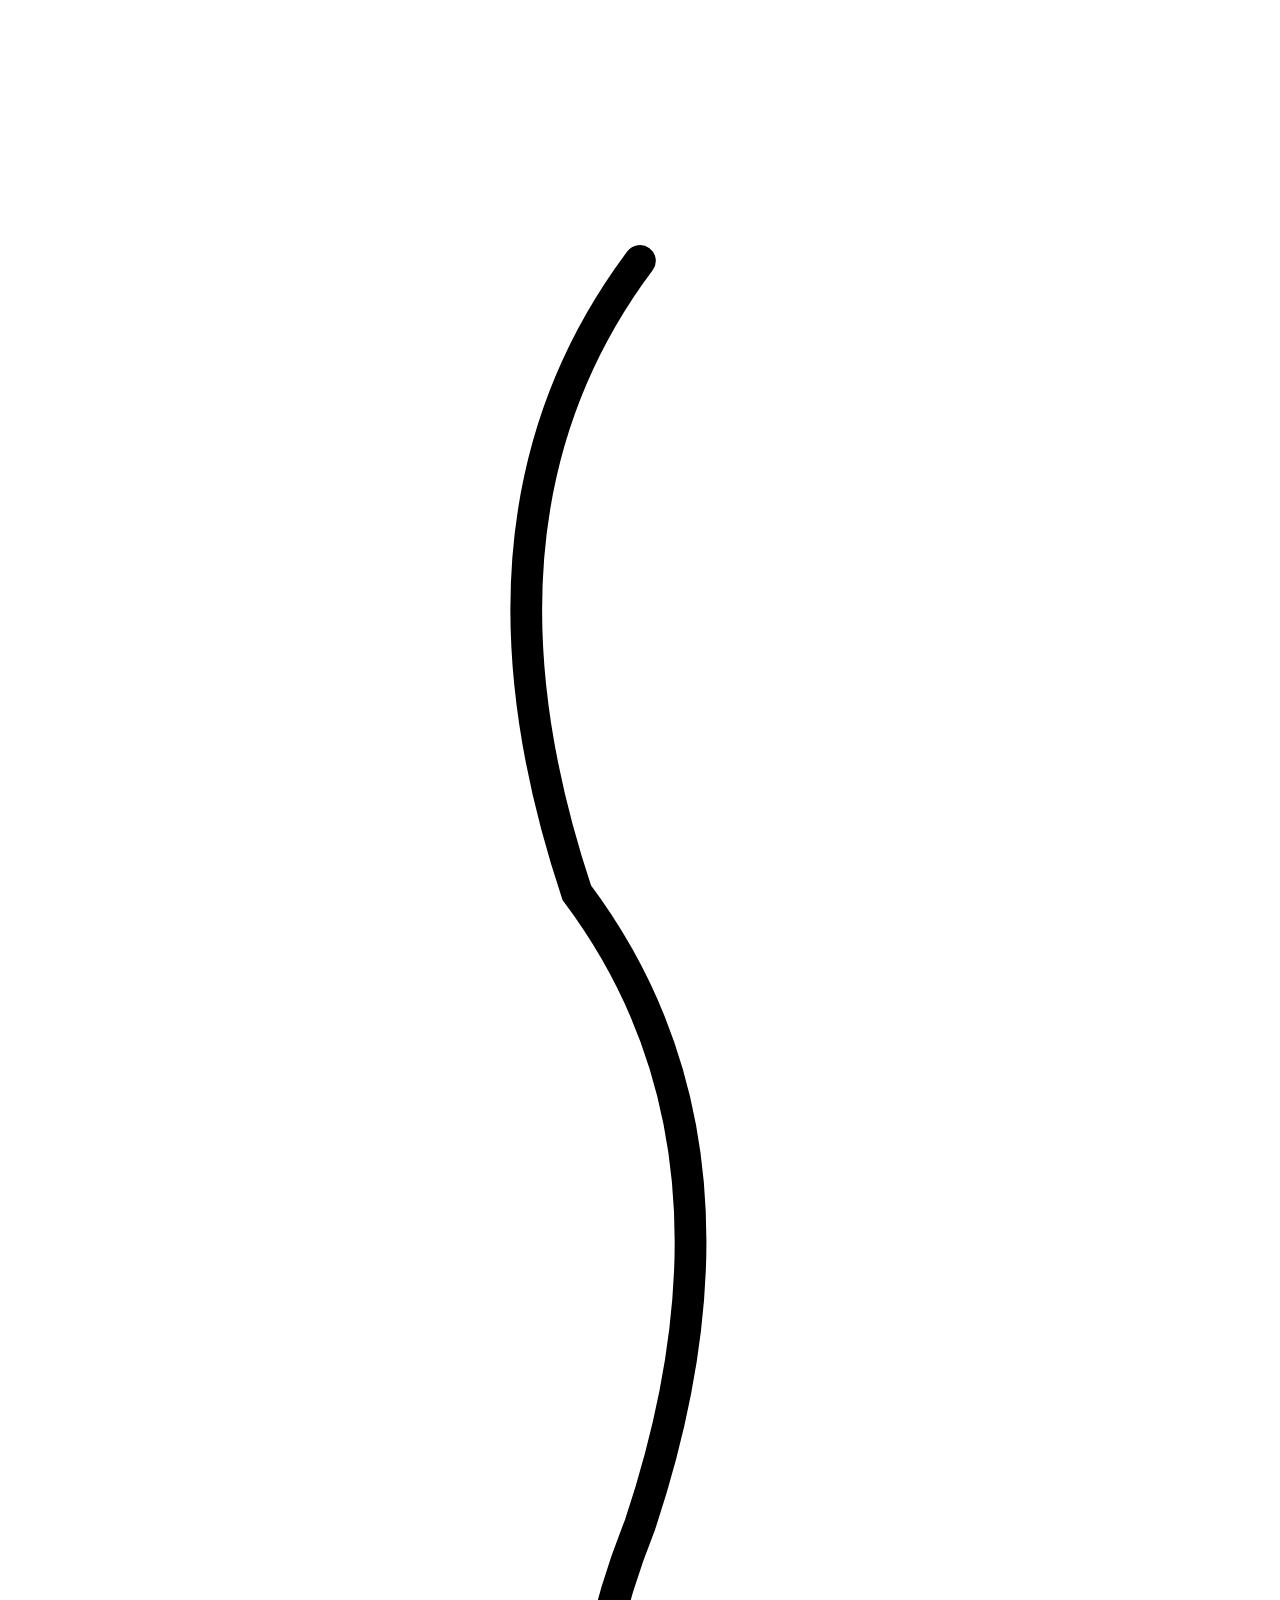
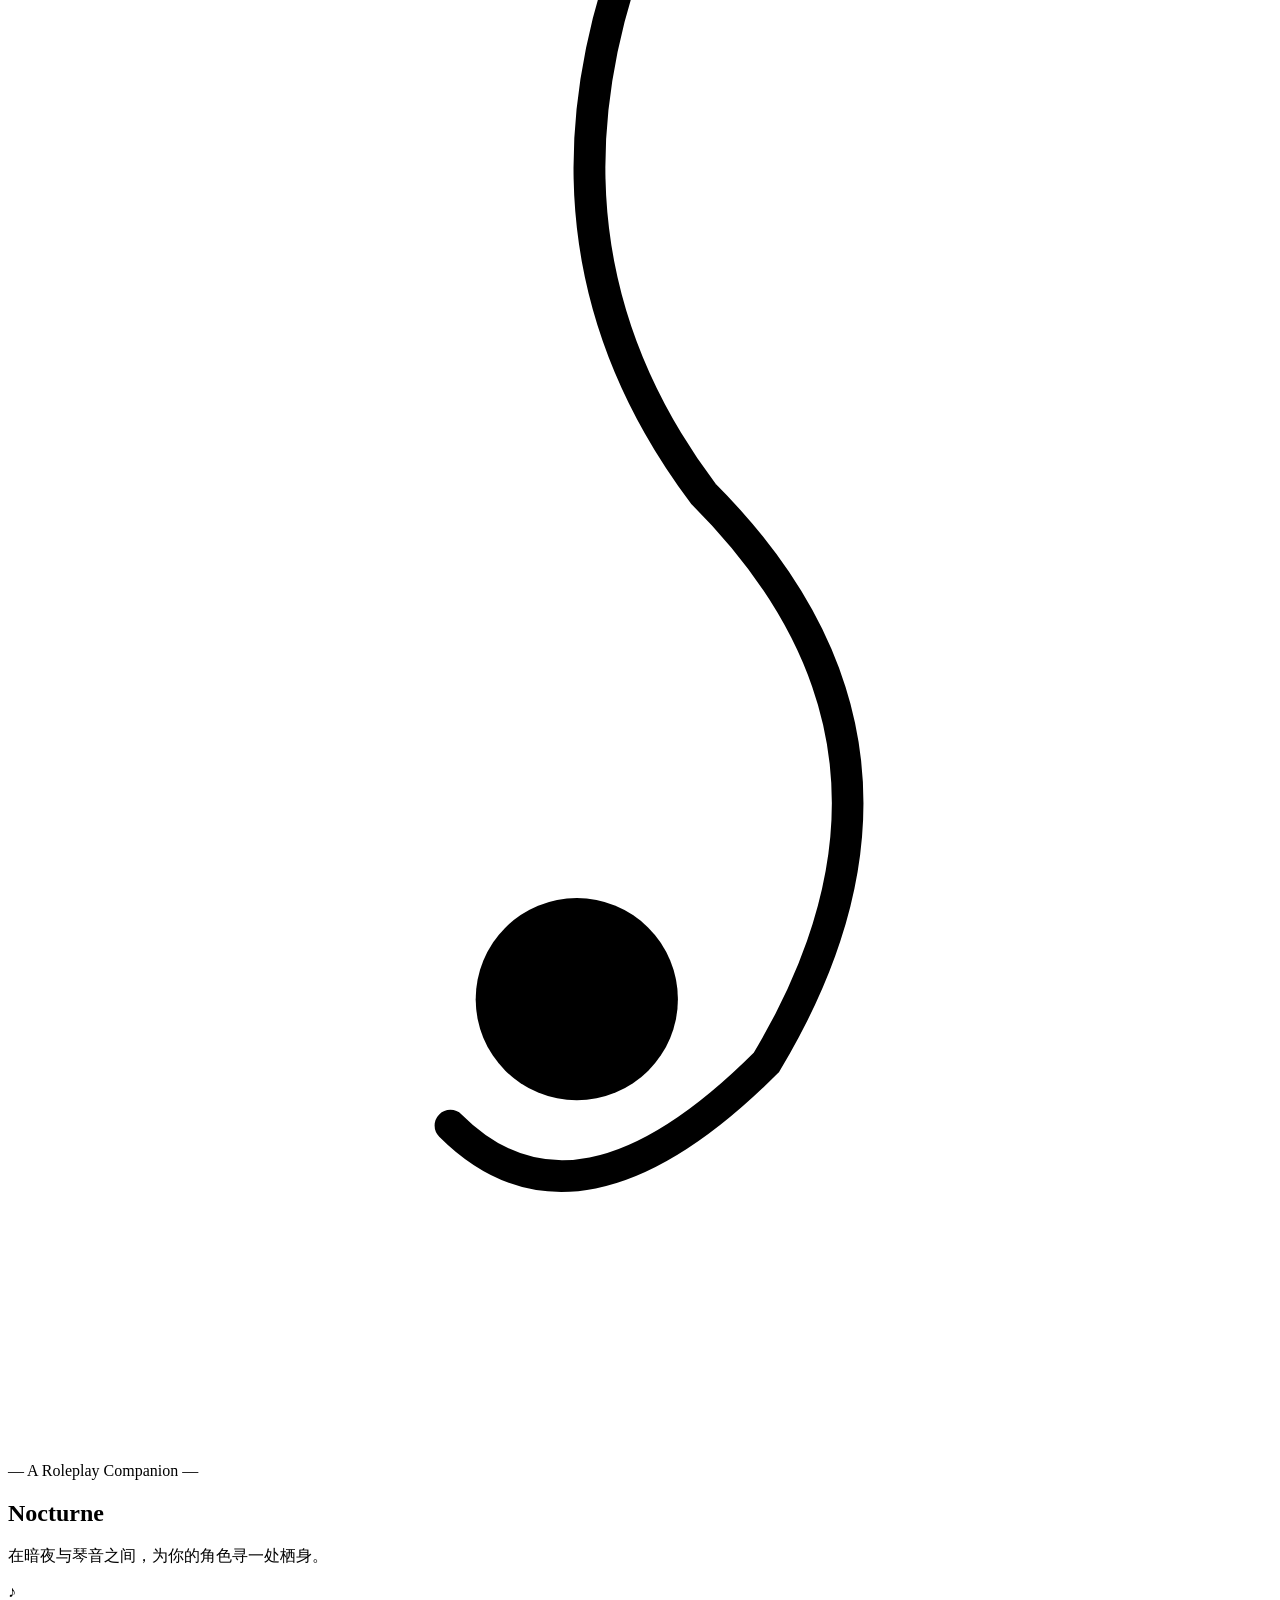
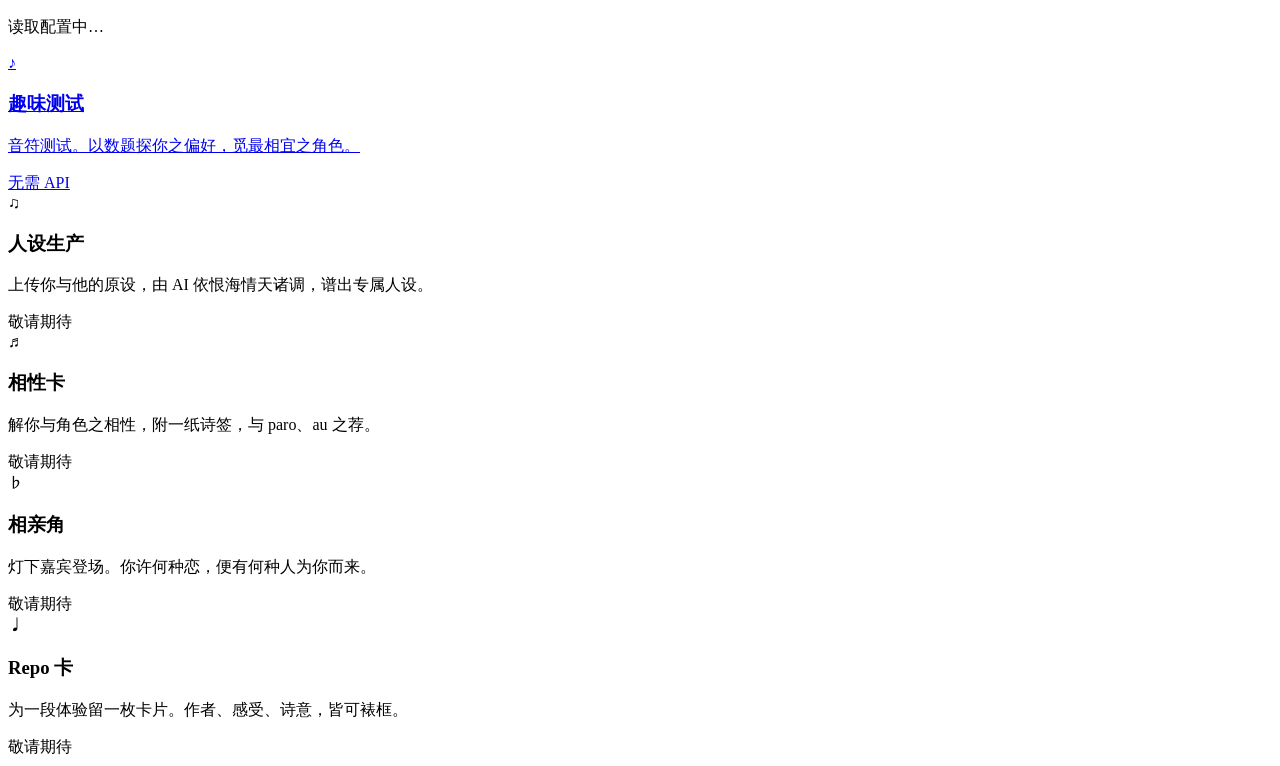
==== index.html @ abe536ad "Create index.html" ====
<!DOCTYPE html>
<html lang="zh-CN" data-theme="nocturne">
<head>
<meta charset="UTF-8">
<meta name="viewport" content="width=device-width, initial-scale=1.0">
<title>Nocturne · 夜曲</title>
<meta name="description" content="一处以音乐为名的角色扮演伴侣。">
<link rel="preconnect" href="https://fonts.googleapis.com">
<link rel="preconnect" href="https://fonts.gstatic.com" crossorigin>
<link href="https://fonts.googleapis.com/css2?family=Cinzel:wght@400;500;600&family=Cormorant+Garamond:ital,wght@0,300;0,400;0,500;0,600;1,300;1,400&family=Noto+Serif+SC:wght@300;400;500;600&display=swap" rel="stylesheet">
<link rel="stylesheet" href="assets/theme.css">
<link rel="stylesheet" href="assets/base.css">
</head>
<body>

<div data-include="assets/partials/header.html" data-base=""></div>

<main class="page">

  <section class="hero">
    <div class="hero-clef" aria-hidden="true">
      <svg viewBox="0 0 100 240" xmlns="http://www.w3.org/2000/svg">
        <path d="M50 20 Q35 40 45 70 Q60 90 50 120 Q40 145 55 165 Q75 185 60 210 Q45 225 35 215" 
              fill="none" stroke="currentColor" stroke-width="2.5" stroke-linecap="round"/>
        <circle cx="45" cy="205" r="8" fill="currentColor"/>
      </svg>
    </div>
    <p class="hero-eyebrow">— A Roleplay Companion —</p>
    <h1 class="hero-title">Nocturne</h1>
    <p class="hero-subtitle">在暗夜与琴音之间，为你的角色寻一处栖身。</p>
    <div class="hero-divider"><span>♪</span></div>
    <p id="apiStatus" class="hero-status">读取配置中…</p>
  </section>

  <section class="modules">
    <a class="module-card glass" href="modules/quiz/">
      <div class="module-note">♪</div>
      <h3 class="module-title">趣味测试</h3>
      <p class="module-desc">音符测试。以数题探你之偏好，觅最相宜之角色。</p>
      <span class="module-tag">无需 API</span>
    </a>

    <div class="module-card glass is-locked" aria-disabled="true">
      <div class="module-note">♫</div>
      <h3 class="module-title">人设生产</h3>
      <p class="module-desc">上传你与他的原设，由 AI 依恨海情天诸调，谱出专属人设。</p>
      <span class="module-tag">敬请期待</span>
    </div>

    <div class="module-card glass is-locked" aria-disabled="true">
      <div class="module-note">♬</div>
      <h3 class="module-title">相性卡</h3>
      <p class="module-desc">解你与角色之相性，附一纸诗签，与 paro、au 之荐。</p>
      <span class="module-tag">敬请期待</span>
    </div>

    <div class="module-card glass is-locked" aria-disabled="true">
      <div class="module-note">♭</div>
      <h3 class="module-title">相亲角</h3>
      <p class="module-desc">灯下嘉宾登场。你许何种恋，便有何种人为你而来。</p>
      <span class="module-tag">敬请期待</span>
    </div>

    <div class="module-card glass is-locked" aria-disabled="true">
      <div class="module-note">♩</div>
      <h3 class="module-title">Repo 卡</h3>
      <p class="module-desc">为一段体验留一枚卡片。作者、感受、诗意，皆可裱框。</p>
      <span class="module-tag">敬请期待</span>
    </div>
  </section>

</main>

<div data-include="assets/partials/footer.html" data-base=""></div>

<script src="assets/include.js"></script>
<script type="module">
  import { getConfig } from './assets/config.js';
  document.addEventListener('partials:ready', () => {
    const cfg = getConfig();
    const el = document.getElementById('apiStatus');
    if (cfg.baseUrl && cfg.apiKey && cfg.model) {
      el.innerHTML = `● 已连结 · <span class="mono">${cfg.model}</span>`;
      el.classList.add('is-ok');
    } else {
      el.innerHTML = '○ 尚未配置 API · <a href="settings.html">前往设置</a>';
    }
  });
</script>

</body>
</html>
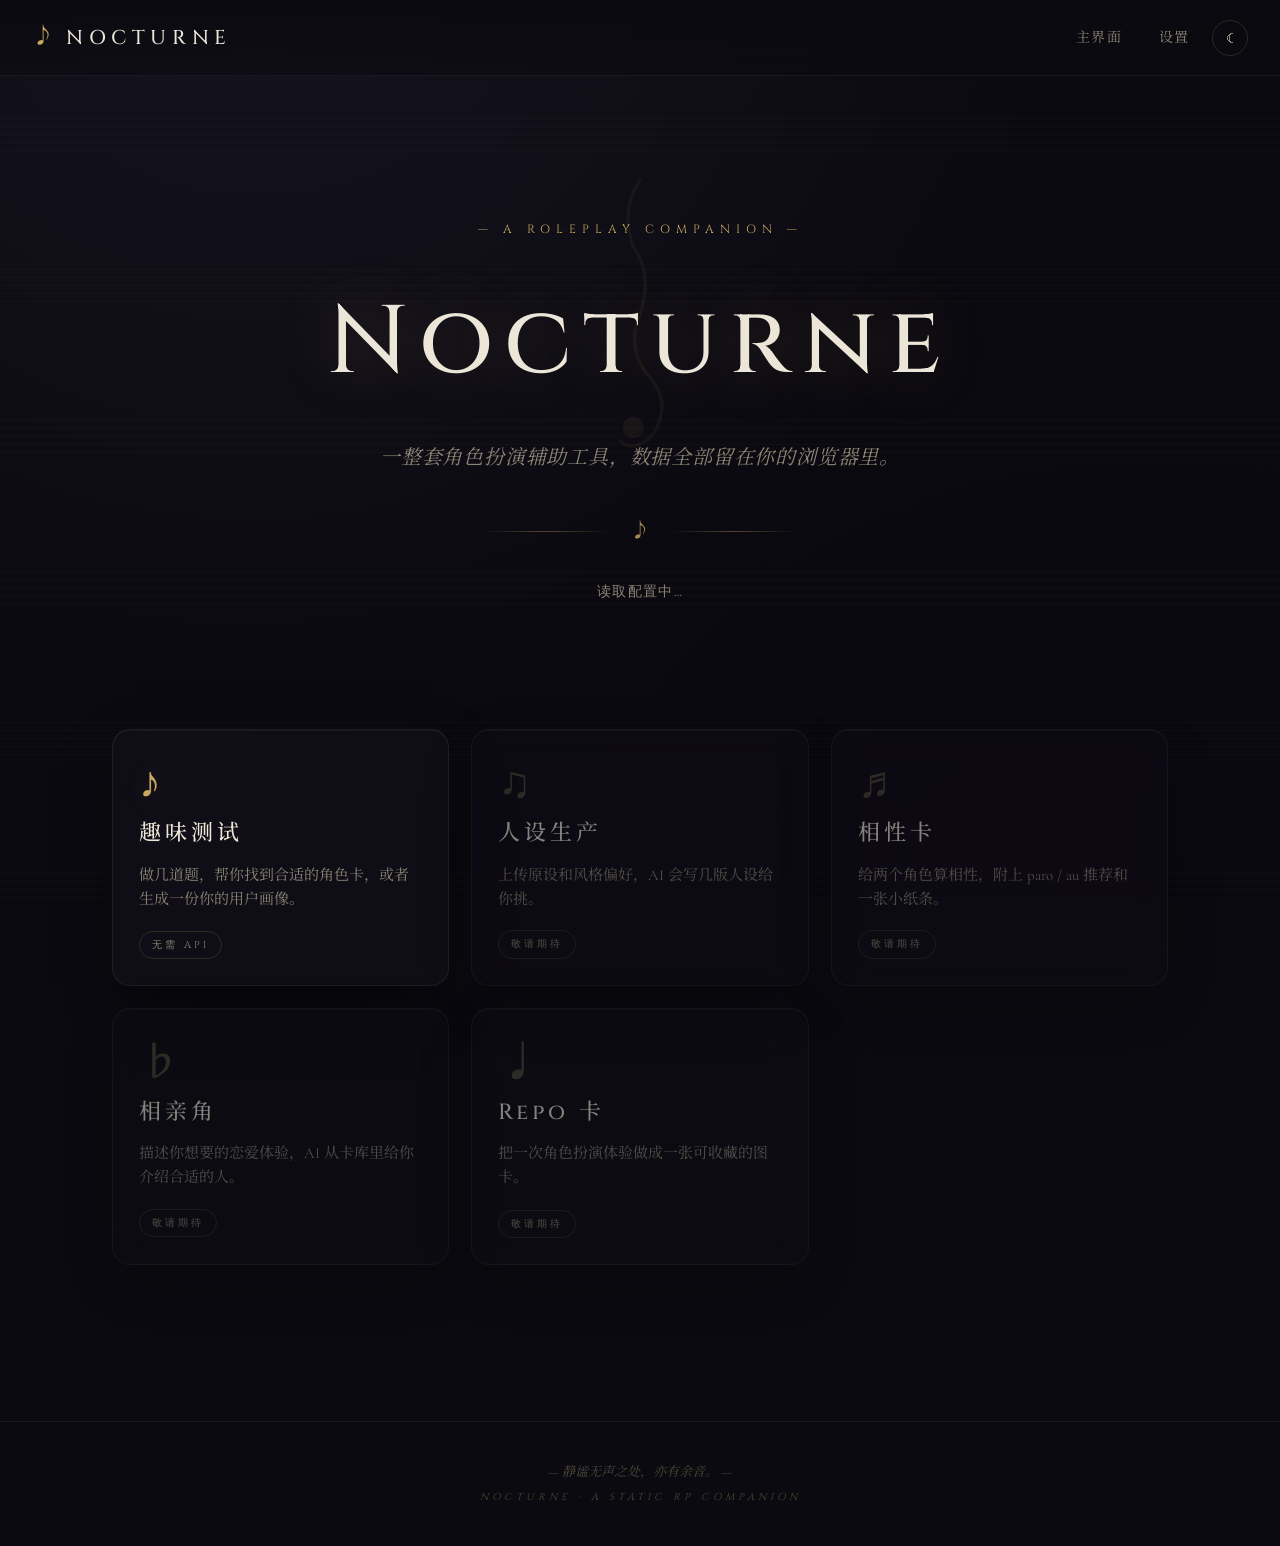
==== commit d1db4c53: "更新" ====
--- a/index.html
+++ b/index.html
@@ -4,7 +4,7 @@
 <meta charset="UTF-8">
 <meta name="viewport" content="width=device-width, initial-scale=1.0">
 <title>Nocturne · 夜曲</title>
-<meta name="description" content="一处以音乐为名的角色扮演伴侣。">
+<meta name="description" content="角色扮演辅助工具站，一切都在浏览器里进行。">
 <link rel="preconnect" href="https://fonts.googleapis.com">
 <link rel="preconnect" href="https://fonts.gstatic.com" crossorigin>
 <link href="https://fonts.googleapis.com/css2?family=Cinzel:wght@400;500;600&family=Cormorant+Garamond:ital,wght@0,300;0,400;0,500;0,600;1,300;1,400&family=Noto+Serif+SC:wght@300;400;500;600&display=swap" rel="stylesheet">
@@ -27,7 +27,7 @@
     </div>
     <p class="hero-eyebrow">— A Roleplay Companion —</p>
     <h1 class="hero-title">Nocturne</h1>
-    <p class="hero-subtitle">在暗夜与琴音之间，为你的角色寻一处栖身。</p>
+    <p class="hero-subtitle">一整套角色扮演辅助工具，数据全部留在你的浏览器里。</p>
     <div class="hero-divider"><span>♪</span></div>
     <p id="apiStatus" class="hero-status">读取配置中…</p>
   </section>
@@ -36,35 +36,35 @@
     <a class="module-card glass" href="modules/quiz/">
       <div class="module-note">♪</div>
       <h3 class="module-title">趣味测试</h3>
-      <p class="module-desc">音符测试。以数题探你之偏好，觅最相宜之角色。</p>
+      <p class="module-desc">做几道题，帮你找到合适的角色卡，或者生成一份你的用户画像。</p>
       <span class="module-tag">无需 API</span>
     </a>
 
     <div class="module-card glass is-locked" aria-disabled="true">
       <div class="module-note">♫</div>
       <h3 class="module-title">人设生产</h3>
-      <p class="module-desc">上传你与他的原设，由 AI 依恨海情天诸调，谱出专属人设。</p>
+      <p class="module-desc">上传原设和风格偏好，AI 会写几版人设给你挑。</p>
       <span class="module-tag">敬请期待</span>
     </div>
 
     <div class="module-card glass is-locked" aria-disabled="true">
       <div class="module-note">♬</div>
       <h3 class="module-title">相性卡</h3>
-      <p class="module-desc">解你与角色之相性，附一纸诗签，与 paro、au 之荐。</p>
+      <p class="module-desc">给两个角色算相性，附上 paro / au 推荐和一张小纸条。</p>
       <span class="module-tag">敬请期待</span>
     </div>
 
     <div class="module-card glass is-locked" aria-disabled="true">
       <div class="module-note">♭</div>
       <h3 class="module-title">相亲角</h3>
-      <p class="module-desc">灯下嘉宾登场。你许何种恋，便有何种人为你而来。</p>
+      <p class="module-desc">描述你想要的恋爱体验，AI 从卡库里给你介绍合适的人。</p>
       <span class="module-tag">敬请期待</span>
     </div>
 
     <div class="module-card glass is-locked" aria-disabled="true">
       <div class="module-note">♩</div>
       <h3 class="module-title">Repo 卡</h3>
-      <p class="module-desc">为一段体验留一枚卡片。作者、感受、诗意，皆可裱框。</p>
+      <p class="module-desc">把一次角色扮演体验做成一张可收藏的图卡。</p>
       <span class="module-tag">敬请期待</span>
     </div>
   </section>
@@ -80,7 +80,7 @@
     const cfg = getConfig();
     const el = document.getElementById('apiStatus');
     if (cfg.baseUrl && cfg.apiKey && cfg.model) {
-      el.innerHTML = `● 已连结 · <span class="mono">${cfg.model}</span>`;
+      el.innerHTML = `● 已连接 · <span class="mono">${cfg.model}</span>`;
       el.classList.add('is-ok');
     } else {
       el.innerHTML = '○ 尚未配置 API · <a href="settings.html">前往设置</a>';
@@ -90,3 +90,4 @@
 
 </body>
 </html>
+
--- a/assets/theme.css
+++ b/assets/theme.css
@@ -0,0 +1,74 @@
+/* ========== Nocturne · 夜曲（暗黑哥特，默认） ========== */
+:root,
+:root[data-theme="nocturne"] {
+  --bg:              #0b0a10;
+  --bg-radial-a:     #16131f;
+  --bg-radial-b:     #0a0810;
+  --bg-elevated:     #14131b;
+  --surface:         rgba(24, 22, 32, 0.55);
+
+  --text:            #ebe6d8;
+  --text-dim:        #8a8474;
+  --text-faint:      #4c4738;
+
+  --accent:          #c9a961;
+  --accent-hover:    #dbbf7b;
+  --accent-soft:     rgba(201, 169, 97, 0.12);
+  --accent-glow:     rgba(201, 169, 97, 0.28);
+
+  --border:          rgba(201, 169, 97, 0.18);
+  --border-strong:   rgba(201, 169, 97, 0.38);
+  --border-faint:    rgba(255, 255, 255, 0.06);
+
+  --glass-bg:        rgba(20, 18, 28, 0.5);
+  --glass-border:    rgba(255, 255, 255, 0.07);
+  --glass-blur:      18px;
+
+  --shadow:          0 20px 60px -20px rgba(0, 0, 0, 0.75);
+  --shadow-glow:     0 0 40px -8px var(--accent-glow);
+  --shadow-inset:    inset 0 1px 0 0 rgba(255, 255, 255, 0.04);
+
+  --danger:          #c96860;
+  --success:         #86a56d;
+
+  --staff-line:      rgba(201, 169, 97, 0.06);
+
+  color-scheme: dark;
+}
+
+/* ========== Aria · 咏叹（极简白） ========== */
+:root[data-theme="aria"] {
+  --bg:              #f4efe4;
+  --bg-radial-a:     #fbf6ea;
+  --bg-radial-b:     #ede6d6;
+  --bg-elevated:     #fefbf3;
+  --surface:         rgba(255, 253, 247, 0.7);
+
+  --text:            #26221c;
+  --text-dim:        #6a6255;
+  --text-faint:      #b8b0a0;
+
+  --accent:          #8a6a2d;
+  --accent-hover:    #6d5220;
+  --accent-soft:     rgba(138, 106, 45, 0.08);
+  --accent-glow:     rgba(138, 106, 45, 0.18);
+
+  --border:          rgba(138, 106, 45, 0.22);
+  --border-strong:   rgba(138, 106, 45, 0.42);
+  --border-faint:    rgba(0, 0, 0, 0.06);
+
+  --glass-bg:        rgba(255, 253, 247, 0.55);
+  --glass-border:    rgba(0, 0, 0, 0.05);
+  --glass-blur:      16px;
+
+  --shadow:          0 20px 60px -24px rgba(80, 60, 30, 0.18);
+  --shadow-glow:     0 0 30px -8px var(--accent-glow);
+  --shadow-inset:    inset 0 1px 0 0 rgba(255, 255, 255, 0.6);
+
+  --danger:          #a04844;
+  --success:         #5c7a4a;
+
+  --staff-line:      rgba(138, 106, 45, 0.09);
+
+  color-scheme: light;
+}
--- a/assets/base.css
+++ b/assets/base.css
@@ -0,0 +1,602 @@
+/* ==============================================================
+   Nocturne — base stylesheet
+   ============================================================== */
+
+*, *::before, *::after { box-sizing: border-box; }
+html, body { margin: 0; padding: 0; }
+
+html {
+  background: var(--bg);
+  color: var(--text);
+  font-family: 'Cormorant Garamond', 'Noto Serif SC', Georgia, 'Times New Roman', serif;
+  font-size: 17px;
+  line-height: 1.65;
+  -webkit-font-smoothing: antialiased;
+  -moz-osx-font-smoothing: grayscale;
+  transition: background-color .5s ease, color .3s ease;
+}
+
+body {
+  min-height: 100vh;
+  background:
+    radial-gradient(ellipse at 20% -10%, var(--bg-radial-a) 0%, transparent 55%),
+    radial-gradient(ellipse at 90% 100%, var(--bg-radial-b) 0%, transparent 60%),
+    var(--bg);
+  background-attachment: fixed;
+  position: relative;
+  overflow-x: hidden;
+}
+
+/* subtle staff-line background pattern */
+body::before {
+  content: "";
+  position: fixed;
+  inset: 0;
+  pointer-events: none;
+  background-image: repeating-linear-gradient(
+    to bottom,
+    transparent 0,
+    transparent 118px,
+    var(--staff-line) 118px,
+    var(--staff-line) 119px,
+    transparent 119px,
+    transparent 126px,
+    var(--staff-line) 126px,
+    var(--staff-line) 127px,
+    transparent 127px,
+    transparent 134px,
+    var(--staff-line) 134px,
+    var(--staff-line) 135px,
+    transparent 135px,
+    transparent 142px,
+    var(--staff-line) 142px,
+    var(--staff-line) 143px,
+    transparent 143px,
+    transparent 150px,
+    var(--staff-line) 150px,
+    var(--staff-line) 151px
+  );
+  opacity: .55;
+  z-index: 0;
+}
+
+::selection { background: var(--accent-glow); color: var(--text); }
+
+a { color: var(--accent); text-decoration: none; transition: color .2s; }
+a:hover { color: var(--accent-hover); }
+
+code, .mono {
+  font-family: 'JetBrains Mono', 'SF Mono', Consolas, monospace;
+  font-size: .92em;
+  color: var(--accent);
+}
+
+/* ============ Layout ============ */
+
+.page {
+  position: relative;
+  z-index: 1;
+  max-width: 1120px;
+  margin: 0 auto;
+  padding: 48px 32px 96px;
+}
+.page-narrow { max-width: 720px; }
+
+/* ============ Header ============ */
+
+.site-header {
+  position: sticky;
+  top: 0;
+  z-index: 50;
+  padding: 18px 32px;
+  display: flex;
+  align-items: center;
+  justify-content: space-between;
+  background: linear-gradient(to bottom,
+    color-mix(in srgb, var(--bg) 92%, transparent),
+    color-mix(in srgb, var(--bg) 55%, transparent));
+  backdrop-filter: blur(14px);
+  -webkit-backdrop-filter: blur(14px);
+  border-bottom: 1px solid var(--border-faint);
+}
+.site-brand {
+  font-family: 'Cinzel', 'Noto Serif SC', serif;
+  font-size: 20px;
+  font-weight: 500;
+  letter-spacing: .28em;
+  color: var(--text);
+  text-transform: uppercase;
+  display: flex;
+  align-items: center;
+  gap: 12px;
+}
+.site-brand::before {
+  content: "♪";
+  color: var(--accent);
+  font-size: 22px;
+  letter-spacing: 0;
+}
+.site-brand:hover { color: var(--accent); }
+
+.site-nav {
+  display: flex;
+  align-items: center;
+  gap: 8px;
+}
+.nav-link {
+  padding: 8px 14px;
+  font-size: 14px;
+  letter-spacing: .12em;
+  color: var(--text-dim);
+  border-radius: 999px;
+  transition: color .2s, background .2s;
+}
+.nav-link:hover { color: var(--accent); background: var(--accent-soft); }
+
+.theme-toggle {
+  width: 36px;
+  height: 36px;
+  border-radius: 999px;
+  border: 1px solid var(--border);
+  background: transparent;
+  color: var(--text-dim);
+  cursor: pointer;
+  font-size: 16px;
+  display: inline-flex;
+  align-items: center;
+  justify-content: center;
+  transition: all .25s ease;
+}
+.theme-toggle:hover {
+  color: var(--accent);
+  border-color: var(--accent);
+  transform: rotate(15deg);
+}
+
+/* ============ Hero ============ */
+
+.hero {
+  position: relative;
+  text-align: center;
+  padding: 96px 20px 72px;
+  overflow: hidden;
+}
+.hero-clef {
+  position: absolute;
+  top: 30px;
+  left: 50%;
+  transform: translateX(-50%);
+  width: 140px;
+  height: 320px;
+  color: var(--accent);
+  opacity: .06;
+  pointer-events: none;
+}
+.hero-clef svg { width: 100%; height: 100%; }
+
+.hero-eyebrow {
+  font-family: 'Cinzel', serif;
+  font-size: 12px;
+  letter-spacing: .5em;
+  color: var(--accent);
+  margin: 0 0 24px;
+  text-transform: uppercase;
+}
+.hero-title {
+  font-family: 'Cinzel', 'Noto Serif SC', serif;
+  font-weight: 500;
+  font-size: clamp(56px, 9vw, 96px);
+  letter-spacing: .12em;
+  margin: 0 0 20px;
+  color: var(--text);
+  text-shadow: 0 0 60px var(--accent-glow);
+}
+.hero-subtitle {
+  font-family: 'Cormorant Garamond', 'Noto Serif SC', serif;
+  font-style: italic;
+  font-size: 20px;
+  color: var(--text-dim);
+  margin: 0 auto 40px;
+  max-width: 540px;
+  letter-spacing: .04em;
+}
+.hero-divider {
+  display: flex;
+  align-items: center;
+  justify-content: center;
+  gap: 20px;
+  margin: 32px auto;
+  max-width: 320px;
+  color: var(--accent);
+}
+.hero-divider::before,
+.hero-divider::after {
+  content: "";
+  flex: 1;
+  height: 1px;
+  background: linear-gradient(to right, transparent, var(--border-strong), transparent);
+}
+.hero-divider span { font-size: 20px; opacity: .8; }
+.hero-divider.small { max-width: 180px; margin: 20px auto; }
+.hero-divider.small span { font-size: 14px; }
+
+.hero-status {
+  font-size: 14px;
+  letter-spacing: .1em;
+  color: var(--text-dim);
+  font-family: 'Cinzel', serif;
+}
+.hero-status.is-ok { color: var(--success); }
+
+/* ============ Module grid ============ */
+
+.modules {
+  display: grid;
+  grid-template-columns: repeat(auto-fit, minmax(260px, 1fr));
+  gap: 22px;
+  margin-top: 40px;
+}
+
+.module-card {
+  position: relative;
+  padding: 32px 26px 26px;
+  border-radius: 18px;
+  color: var(--text);
+  cursor: pointer;
+  overflow: hidden;
+  transition: transform .35s cubic-bezier(.2,.9,.3,1.2),
+              box-shadow .35s ease,
+              border-color .35s ease;
+  display: flex;
+  flex-direction: column;
+  min-height: 220px;
+}
+.module-card::after {
+  content: "";
+  position: absolute;
+  inset: 0;
+  background: radial-gradient(circle at 80% 0%, var(--accent-soft), transparent 55%);
+  opacity: 0;
+  transition: opacity .4s ease;
+  pointer-events: none;
+}
+.module-card:hover:not(.is-locked) {
+  transform: translateY(-4px);
+  border-color: var(--border-strong);
+  box-shadow: var(--shadow), var(--shadow-glow);
+}
+.module-card:hover:not(.is-locked)::after { opacity: 1; }
+
+.module-note {
+  font-family: 'Cinzel', serif;
+  font-size: 44px;
+  color: var(--accent);
+  margin-bottom: 10px;
+  line-height: 1;
+  text-shadow: 0 0 24px var(--accent-glow);
+}
+.module-title {
+  font-family: 'Cinzel', 'Noto Serif SC', serif;
+  font-weight: 500;
+  font-size: 22px;
+  letter-spacing: .18em;
+  margin: 0 0 10px;
+  color: var(--text);
+}
+.module-desc {
+  font-size: 15px;
+  line-height: 1.6;
+  color: var(--text-dim);
+  margin: 0 0 auto;
+  padding-bottom: 20px;
+  font-family: 'Cormorant Garamond', 'Noto Serif SC', serif;
+}
+.module-tag {
+  align-self: flex-start;
+  font-family: 'Cinzel', serif;
+  font-size: 10px;
+  letter-spacing: .3em;
+  padding: 5px 12px;
+  border-radius: 999px;
+  border: 1px solid var(--border);
+  color: var(--text-dim);
+  text-transform: uppercase;
+}
+.module-card:hover:not(.is-locked) .module-tag {
+  border-color: var(--accent);
+  color: var(--accent);
+}
+.module-card.is-locked {
+  cursor: not-allowed;
+  opacity: .55;
+}
+.module-card.is-locked .module-note { color: var(--text-faint); text-shadow: none; }
+
+/* ============ Glass ============ */
+
+.glass {
+  background: var(--glass-bg);
+  border: 1px solid var(--glass-border);
+  backdrop-filter: blur(var(--glass-blur)) saturate(1.1);
+  -webkit-backdrop-filter: blur(var(--glass-blur)) saturate(1.1);
+  box-shadow: var(--shadow), var(--shadow-inset);
+}
+
+/* ============ Sections & Panels ============ */
+
+.section-head {
+  text-align: center;
+  padding: 40px 0 28px;
+}
+.section-eyebrow {
+  font-family: 'Cinzel', serif;
+  font-size: 11px;
+  letter-spacing: .5em;
+  color: var(--accent);
+  text-transform: uppercase;
+  margin: 0 0 12px;
+}
+.section-title {
+  font-family: 'Cinzel', 'Noto Serif SC', serif;
+  font-weight: 500;
+  font-size: 42px;
+  letter-spacing: .16em;
+  margin: 0;
+  color: var(--text);
+}
+
+.panel {
+  padding: 32px 32px 28px;
+  border-radius: 18px;
+  margin-bottom: 22px;
+}
+.panel-quiet {
+  background: transparent;
+  border: 1px dashed var(--border);
+  box-shadow: none;
+  backdrop-filter: none;
+}
+.panel-title {
+  font-family: 'Cinzel', 'Noto Serif SC', serif;
+  font-weight: 500;
+  font-size: 18px;
+  letter-spacing: .22em;
+  margin: 0 0 6px;
+  color: var(--text);
+  text-transform: uppercase;
+}
+.panel-hint {
+  color: var(--text-dim);
+  font-size: 15px;
+  margin: 0 0 24px;
+  font-style: italic;
+}
+.panel-actions {
+  display: flex;
+  align-items: center;
+  gap: 12px;
+  margin-top: 24px;
+  flex-wrap: wrap;
+}
+
+/* ============ Form ============ */
+
+.field { display: block; margin-bottom: 22px; }
+.field-row {
+  display: flex;
+  align-items: center;
+  justify-content: space-between;
+  margin-bottom: 8px;
+}
+.field-label {
+  display: block;
+  font-family: 'Cinzel', 'Noto Serif SC', serif;
+  font-size: 12px;
+  letter-spacing: .3em;
+  color: var(--text-dim);
+  text-transform: uppercase;
+  margin-bottom: 8px;
+}
+.field-hint {
+  display: block;
+  font-size: 13px;
+  color: var(--text-faint);
+  margin-top: 6px;
+  font-style: italic;
+}
+.field-fallback { margin-top: 12px; }
+
+.input {
+  width: 100%;
+  padding: 12px 16px;
+  background: color-mix(in srgb, var(--bg-elevated) 60%, transparent);
+  border: 1px solid var(--border);
+  border-radius: 10px;
+  color: var(--text);
+  font-family: inherit;
+  font-size: 16px;
+  transition: border-color .2s, box-shadow .2s, background .2s;
+  outline: none;
+}
+.input:focus {
+  border-color: var(--accent);
+  box-shadow: 0 0 0 3px var(--accent-soft);
+  background: color-mix(in srgb, var(--bg-elevated) 80%, transparent);
+}
+.input::placeholder { color: var(--text-faint); }
+select.input {
+  appearance: none;
+  -webkit-appearance: none;
+  background-image: url("data:image/svg+xml;utf8,<svg xmlns='http://www.w3.org/2000/svg' width='12' height='8' viewBox='0 0 12 8'><path d='M1 1l5 5 5-5' fill='none' stroke='%23c9a961' stroke-width='1.6' stroke-linecap='round'/></svg>");
+  background-repeat: no-repeat;
+  background-position: right 16px center;
+  padding-right: 40px;
+}
+select.input:disabled { opacity: .5; cursor: not-allowed; }
+
+.input-with-btn {
+  position: relative;
+  display: flex;
+  align-items: center;
+}
+.input-with-btn .input { padding-right: 48px; }
+.input-with-btn .btn-ghost {
+  position: absolute;
+  right: 6px;
+  top: 50%;
+  transform: translateY(-50%);
+  width: 36px;
+  height: 36px;
+  padding: 0;
+  border: none;
+  background: transparent;
+}
+
+/* ============ Buttons ============ */
+
+.btn-primary,
+.btn-ghost,
+.btn-subtle {
+  display: inline-flex;
+  align-items: center;
+  gap: 8px;
+  padding: 10px 22px;
+  border-radius: 10px;
+  font-family: 'Cinzel', 'Noto Serif SC', serif;
+  font-size: 13px;
+  letter-spacing: .22em;
+  text-transform: uppercase;
+  cursor: pointer;
+  transition: all .25s ease;
+  border: 1px solid transparent;
+}
+.btn-primary {
+  background: var(--accent);
+  color: #0b0a10;
+  font-weight: 500;
+  border-color: var(--accent);
+  box-shadow: 0 6px 24px -8px var(--accent-glow);
+}
+.btn-primary:hover {
+  background: var(--accent-hover);
+  transform: translateY(-1px);
+  box-shadow: 0 10px 28px -8px var(--accent-glow);
+}
+.btn-primary:disabled { opacity: .5; cursor: not-allowed; transform: none; }
+
+.btn-ghost {
+  background: transparent;
+  color: var(--text-dim);
+  border-color: var(--border);
+}
+.btn-ghost:hover {
+  color: var(--accent);
+  border-color: var(--accent);
+  background: var(--accent-soft);
+}
+
+.btn-subtle {
+  background: var(--accent-soft);
+  color: var(--accent);
+  border-color: var(--border);
+  padding: 6px 14px;
+  font-size: 11px;
+}
+.btn-subtle:hover {
+  background: var(--accent);
+  color: var(--bg);
+  border-color: var(--accent);
+}
+.btn-subtle:disabled { opacity: .5; cursor: not-allowed; }
+.btn-icon { display: inline-block; font-size: 14px; }
+.btn-icon.spin { animation: spin 1s linear infinite; }
+@keyframes spin { to { transform: rotate(360deg); } }
+
+/* ============ Save msg ============ */
+
+.save-msg {
+  font-size: 14px;
+  font-style: italic;
+  color: var(--text-dim);
+  transition: color .2s;
+}
+.save-msg.is-ok { color: var(--success); }
+.save-msg.is-err { color: var(--danger); }
+
+/* ============ Theme picker ============ */
+
+.theme-picker {
+  display: flex;
+  gap: 16px;
+  flex-wrap: wrap;
+}
+.theme-swatch {
+  display: flex;
+  align-items: center;
+  gap: 14px;
+  padding: 14px 20px;
+  border-radius: 12px;
+  background: transparent;
+  border: 1px solid var(--border);
+  cursor: pointer;
+  transition: all .25s ease;
+  color: var(--text-dim);
+  font-family: 'Cinzel', 'Noto Serif SC', serif;
+  font-size: 13px;
+  letter-spacing: .18em;
+}
+.theme-swatch:hover { border-color: var(--accent); color: var(--accent); }
+.theme-swatch.is-active {
+  border-color: var(--accent);
+  background: var(--accent-soft);
+  color: var(--accent);
+}
+.swatch {
+  width: 42px;
+  height: 42px;
+  border-radius: 50%;
+  border: 1px solid var(--border);
+  box-shadow: inset 0 2px 6px rgba(0,0,0,.2);
+}
+.swatch-nocturne {
+  background: radial-gradient(circle at 30% 30%, #2a2440 0%, #0b0a10 70%);
+  border-color: #c9a961;
+}
+.swatch-aria {
+  background: radial-gradient(circle at 30% 30%, #ffffff 0%, #ede6d6 70%);
+  border-color: #8a6a2d;
+}
+
+/* ============ Footer ============ */
+
+.site-footer {
+  position: relative;
+  z-index: 1;
+  text-align: center;
+  padding: 40px 20px;
+  color: var(--text-faint);
+  font-size: 13px;
+  font-style: italic;
+  border-top: 1px solid var(--border-faint);
+  margin-top: 60px;
+}
+.site-footer .foot-note {
+  font-family: 'Cinzel', serif;
+  font-size: 10px;
+  letter-spacing: .4em;
+  text-transform: uppercase;
+  margin-top: 6px;
+  color: var(--text-faint);
+}
+
+/* ============ Responsive ============ */
+
+@media (max-width: 640px) {
+  .page { padding: 32px 20px 64px; }
+  .hero { padding: 60px 12px 48px; }
+  .site-header { padding: 14px 20px; }
+  .site-brand { font-size: 16px; letter-spacing: .22em; }
+  .nav-link { padding: 6px 10px; font-size: 12px; }
+  .panel { padding: 24px 22px; }
+  .section-title { font-size: 32px; }
+}
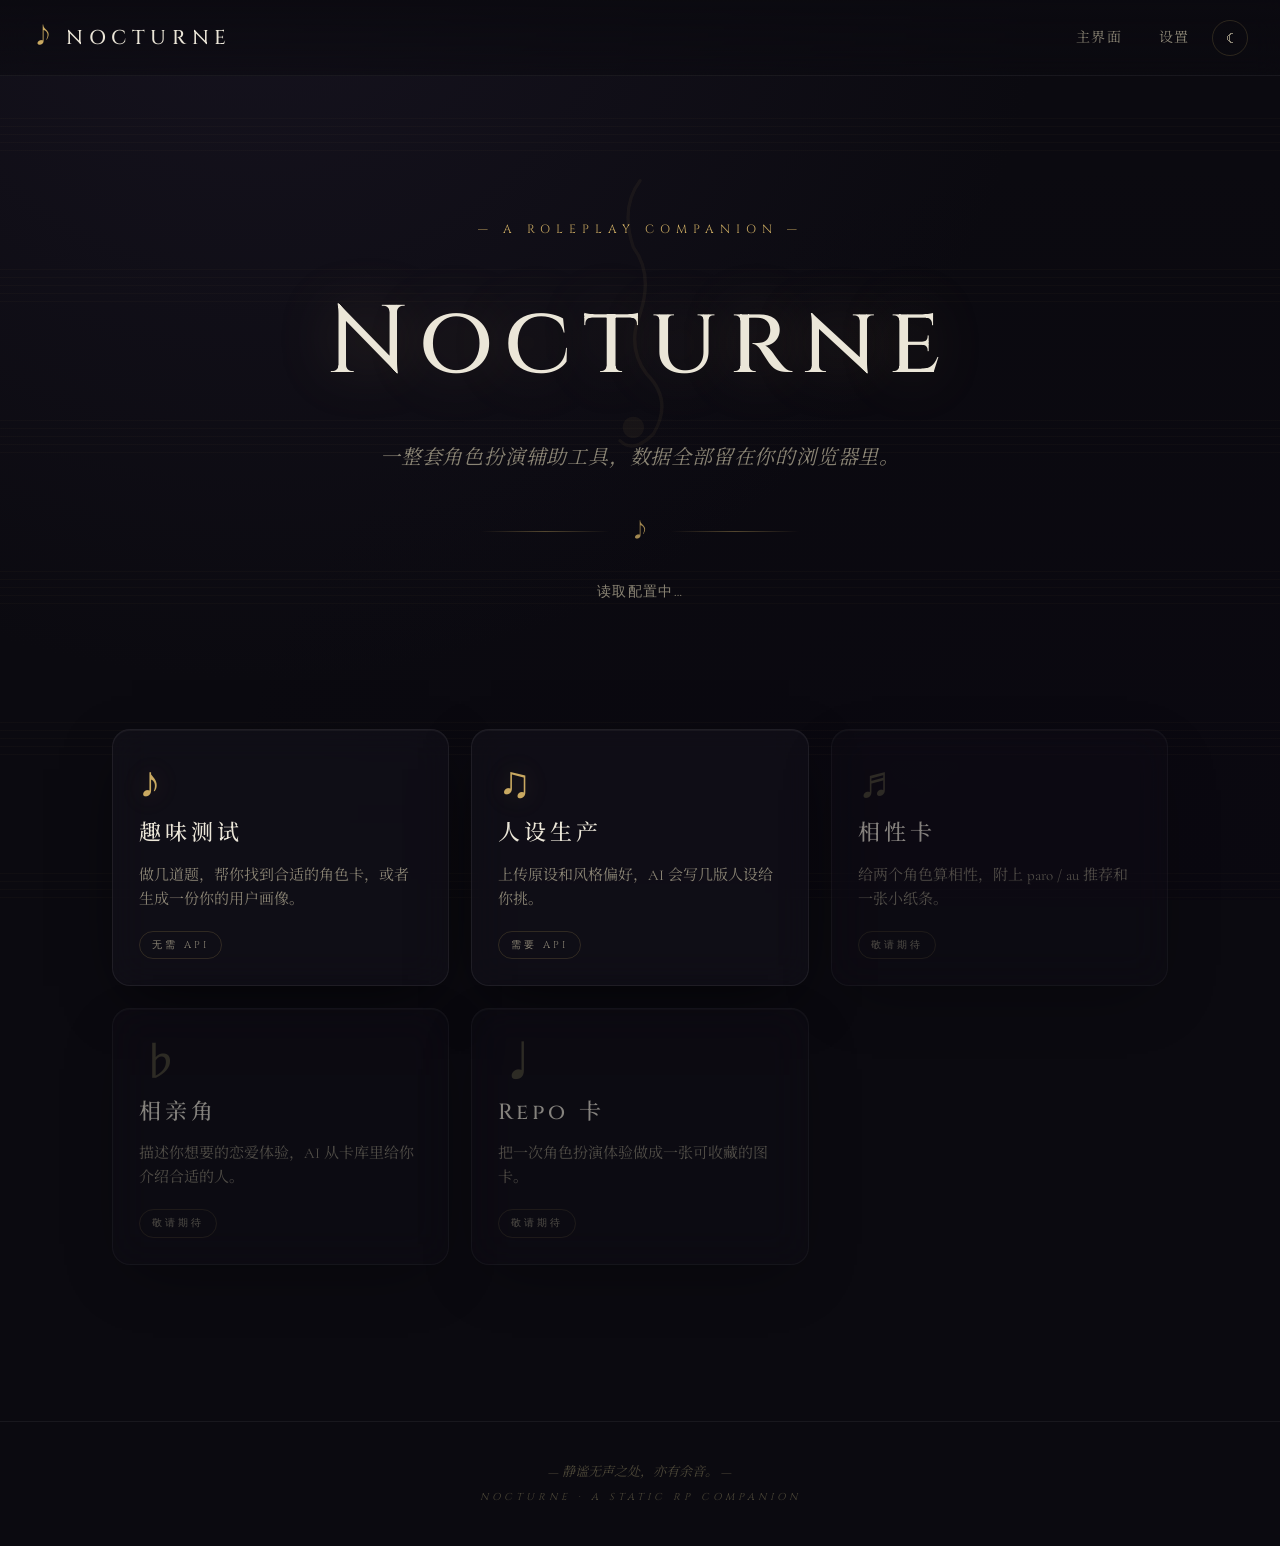
==== commit 2b26e537: "更新人" ====
--- a/index.html
+++ b/index.html
@@ -40,12 +40,14 @@
       <span class="module-tag">无需 API</span>
     </a>
 
-    <div class="module-card glass is-locked" aria-disabled="true">
+    <a class="module-card glass" href="modules/persona/index.html">
       <div class="module-note">♫</div>
       <h3 class="module-title">人设生产</h3>
       <p class="module-desc">上传原设和风格偏好，AI 会写几版人设给你挑。</p>
-      <span class="module-tag">敬请期待</span>
-    </div>
+      <span class="module-tag">需要 API</span>
+    </a>
+
+
 
     <div class="module-card glass is-locked" aria-disabled="true">
       <div class="module-note">♬</div>
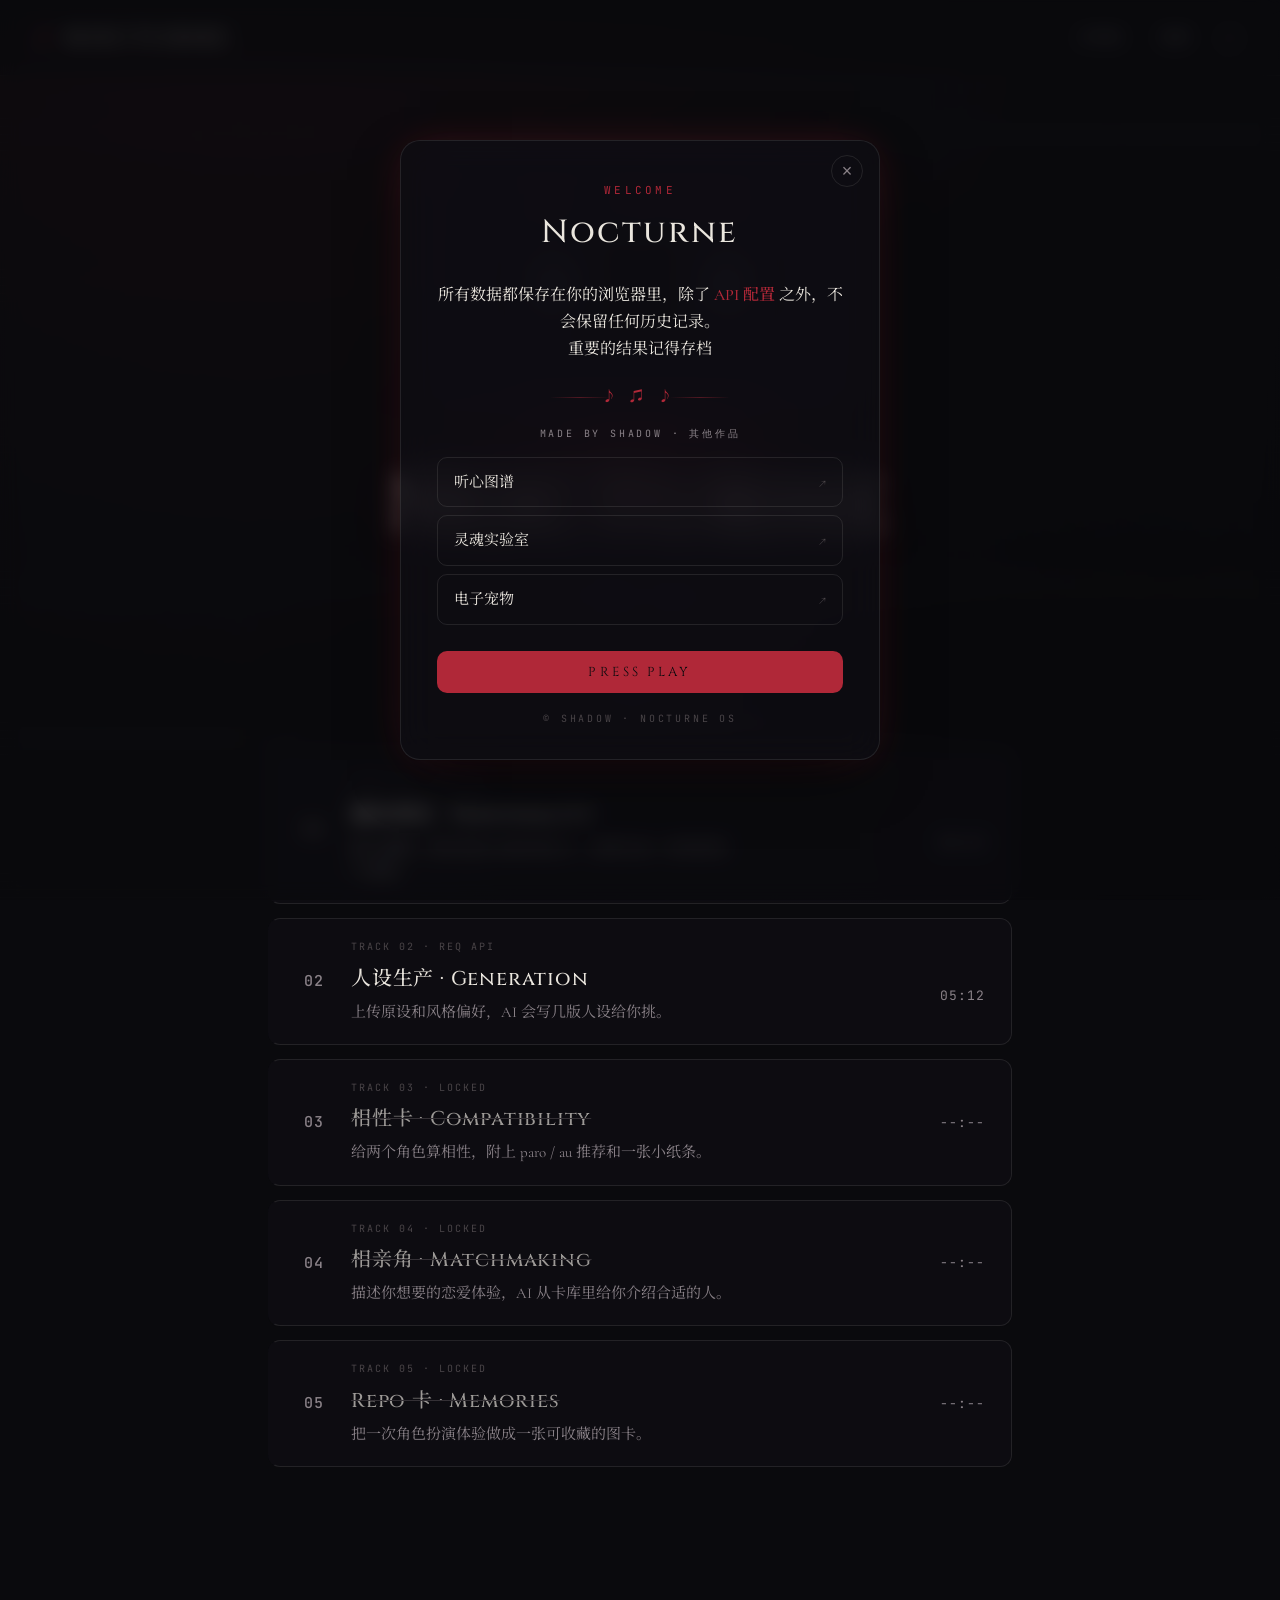
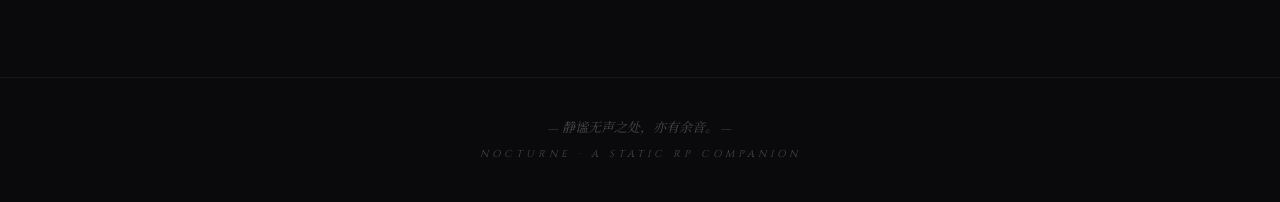
==== commit 32d7522d: "更新" ====
--- a/index.html
+++ b/index.html
@@ -7,80 +7,722 @@
 <meta name="description" content="角色扮演辅助工具站，一切都在浏览器里进行。">
 <link rel="preconnect" href="https://fonts.googleapis.com">
 <link rel="preconnect" href="https://fonts.gstatic.com" crossorigin>
-<link href="https://fonts.googleapis.com/css2?family=Cinzel:wght@400;500;600&family=Cormorant+Garamond:ital,wght@0,300;0,400;0,500;0,600;1,300;1,400&family=Noto+Serif+SC:wght@300;400;500;600&display=swap" rel="stylesheet">
+<link href="https://fonts.googleapis.com/css2?family=Cinzel:wght@400;500;600;700&family=Cormorant+Garamond:ital,wght@0,300;0,400;0,500;0,600;1,300;1,400&family=Noto+Serif+SC:wght@300;400;500;600&family=JetBrains+Mono:wght@400;500&display=swap" rel="stylesheet">
 <link rel="stylesheet" href="assets/theme.css">
 <link rel="stylesheet" href="assets/base.css">
+<style>
+  /* ============================================================
+     index.html · 磁带主界面（仅本页作用域，不影响其他模块）
+     ============================================================ */
+
+  /* index 专属：磁带元件配色（跟随主题变量派生） */
+  :root,
+  :root[data-theme="nocturne"] {
+    --home-cassette-body:   #131319;
+    --home-cassette-label:  #0d0c12;
+    --home-cassette-window: #050507;
+    --home-cassette-reel:   #2a2830;
+    --home-track-bg:        rgba(18, 16, 22, 0.55);
+    --home-flashlight:      rgba(176, 40, 56, 0.14);
+    --home-noise-blend:     overlay;
+    --home-noise-opacity:   0.22;
+  }
+  :root[data-theme="aria"] {
+    --home-cassette-body:   #e6e6e2;
+    --home-cassette-label:  #f2f2ee;
+    --home-cassette-window: #c8c8c4;
+    --home-cassette-reel:   #9a9aa2;
+    --home-track-bg:        rgba(255, 255, 255, 0.55);
+    --home-flashlight:      rgba(107, 118, 132, 0.18);
+    --home-noise-blend:     multiply;
+    --home-noise-opacity:   0.08;
+  }
+
+  /* 全局噪点层，只在首页启用 */
+  body.home::after {
+    content: "";
+    position: fixed; inset: 0;
+    pointer-events: none; z-index: 4;
+    opacity: var(--home-noise-opacity);
+    mix-blend-mode: var(--home-noise-blend);
+    background-image: url("data:image/svg+xml,%3Csvg viewBox='0 0 200 200' xmlns='http://www.w3.org/2000/svg'%3E%3Cfilter id='n'%3E%3CfeTurbulence type='fractalNoise' baseFrequency='0.85' numOctaves='3' stitchTiles='stitch'/%3E%3C/filter%3E%3Crect width='100%25' height='100%25' filter='url(%23n)'/%3E%3C/svg%3E");
+  }
+
+  /* ============ 磁带舞台 ============ */
+  .home-stage {
+    position: relative;
+    display: flex;
+    flex-direction: column;
+    align-items: center;
+    padding: 24px 0 48px;
+  }
+
+  .home-ambient {
+    position: absolute;
+    top: 45%; left: 50%;
+    width: 460px; height: 320px;
+    transform: translate(-50%, -50%);
+    border-radius: 50%;
+    background: radial-gradient(ellipse, var(--accent-glow) 0%, transparent 70%);
+    animation: home-breathe 4.5s infinite alternate ease-in-out;
+    z-index: 0;
+    pointer-events: none;
+  }
+  @keyframes home-breathe {
+    0%   { transform: translate(-50%, -50%) scale(0.9); opacity: 0.45; }
+    100% { transform: translate(-50%, -50%) scale(1.1); opacity: 1; }
+  }
+
+  .home-cassette {
+    position: relative;
+    width: min(420px, 92vw);
+    height: 260px;
+    background: var(--home-cassette-body);
+    border-radius: 18px;
+    border: 1px solid var(--border);
+    box-shadow:
+      0 32px 64px -20px rgba(0, 0, 0, 0.65),
+      inset 0 2px 0 rgba(255, 255, 255, 0.04),
+      inset 0 -20px 40px rgba(0, 0, 0, 0.25);
+    padding: 22px;
+    z-index: 1;
+  }
+
+  .home-cassette-label {
+    width: 100%; height: 100%;
+    background: var(--home-cassette-label);
+    border-radius: 10px;
+    border: 1px solid var(--border-faint);
+    display: flex;
+    flex-direction: column;
+    align-items: center;
+    justify-content: center;
+    position: relative;
+    overflow: hidden;
+  }
+
+  .home-label-strip {
+    position: absolute;
+    top: 22px; left: 0; right: 0;
+    text-align: center;
+    border-top: 1px solid var(--border-faint);
+    border-bottom: 1px solid var(--border-faint);
+    padding: 5px 0;
+    font-family: 'JetBrains Mono', 'SF Mono', monospace;
+    font-size: 11px;
+    letter-spacing: 0.25em;
+    color: var(--accent);
+    text-transform: uppercase;
+  }
+
+  .home-cassette-window {
+    width: min(280px, 78%); height: 92px;
+    background: var(--home-cassette-window);
+    border-radius: 46px;
+    border: 1px solid var(--border);
+    display: flex;
+    justify-content: space-between;
+    align-items: center;
+    padding: 0 22px;
+    position: relative;
+    box-shadow: inset 0 0 24px rgba(0, 0, 0, 0.7);
+    margin-top: 10px;
+  }
+
+  .home-reel {
+    width: 62px; height: 62px;
+    border-radius: 50%;
+    background: var(--home-cassette-reel);
+    position: relative;
+    display: flex; align-items: center; justify-content: center;
+    animation: home-spin 5s linear infinite;
+    box-shadow: inset 0 0 8px rgba(0, 0, 0, 0.4);
+  }
+  .home-reel::before {
+    content: '';
+    width: 18px; height: 18px;
+    border-radius: 50%;
+    background: var(--home-cassette-window);
+    border: 2px solid var(--home-cassette-body);
+  }
+  .home-reel-holes {
+    position: absolute;
+    width: 46px; height: 46px;
+    border-radius: 50%;
+    border: 4px dashed var(--home-cassette-window);
+  }
+  @keyframes home-spin { to { transform: rotate(360deg); } }
+
+  .home-tape-line {
+    position: absolute;
+    top: 50%; left: 52px; right: 52px;
+    height: 3px;
+    background: var(--accent);
+    transform: translateY(-50%);
+    z-index: -1;
+    box-shadow: 0 0 6px var(--accent-glow);
+  }
+
+  .home-cassette-bottom {
+    position: absolute;
+    bottom: -1px;
+    left: 50%; transform: translateX(-50%);
+    width: 68%; height: 22px;
+    background: var(--home-cassette-body);
+    border: 1px solid var(--border);
+    border-bottom: none;
+    border-radius: 12px 12px 0 0;
+    clip-path: polygon(10% 0, 90% 0, 100% 100%, 0% 100%);
+  }
+
+  .home-album-title {
+    font-family: 'Cinzel', 'Noto Serif SC', serif;
+    font-weight: 500;
+    font-size: clamp(48px, 8vw, 84px);
+    letter-spacing: 0.06em;
+    margin: 28px 0 6px;
+    color: var(--text);
+    text-align: center;
+    text-shadow: 0 0 40px var(--accent-glow);
+  }
+  .home-album-sub {
+    font-family: 'Cormorant Garamond', 'Noto Serif SC', serif;
+    font-style: italic;
+    font-size: 18px;
+    color: var(--text-dim);
+    text-align: center;
+    margin: 0 0 20px;
+  }
+
+  .home-api-status {
+    text-align: center;
+    font-family: 'JetBrains Mono', 'SF Mono', monospace;
+    font-size: 12px;
+    letter-spacing: 0.14em;
+    color: var(--text-dim);
+    margin: 0 0 56px;
+  }
+  .home-api-status.is-ok { color: var(--success); }
+  .home-api-status a { color: var(--accent); }
+
+  /* ============ 曲目表 ============ */
+  .home-tracklist {
+    max-width: 760px;
+    margin: 0 auto;
+    padding: 0 8px 40px;
+    perspective: 1200px;
+  }
+
+  .home-tracklist:hover .home-track:not(:hover) {
+    filter: blur(3px);
+    opacity: 0.5;
+    transform: scale(0.98);
+  }
+
+  .home-track {
+    display: flex;
+    justify-content: space-between;
+    align-items: center;
+    padding: 20px 26px;
+    margin-bottom: 14px;
+    background: var(--home-track-bg);
+    border: 1px solid var(--border);
+    border-left: 3px solid transparent;
+    border-radius: 12px;
+    text-decoration: none;
+    color: var(--text);
+    position: relative;
+    overflow: hidden;
+    transition: all 0.4s cubic-bezier(0.25, 1, 0.5, 1);
+    backdrop-filter: blur(12px);
+    -webkit-backdrop-filter: blur(12px);
+  }
+
+  .home-track::before {
+    content: '';
+    position: absolute;
+    inset: 0;
+    background: radial-gradient(circle 160px at var(--x, 50%) var(--y, 50%),
+                var(--home-flashlight) 0%, transparent 100%);
+    opacity: 0;
+    transition: opacity 0.3s;
+    pointer-events: none;
+  }
+  .home-track:hover::before { opacity: 1; }
+
+  .home-track:hover {
+    filter: blur(0);
+    opacity: 1;
+    transform: scale(1.03) translateZ(10px);
+    border-color: var(--accent);
+    border-left-color: var(--accent);
+    box-shadow:
+      0 24px 48px -18px rgba(0, 0, 0, 0.55),
+      inset 8px 0 24px var(--accent-glow);
+    z-index: 5;
+  }
+
+  .home-track > * { position: relative; z-index: 1; }
+
+  .home-track-left { display: flex; gap: 20px; align-items: center; }
+
+  .home-track-index {
+    width: 34px;
+    font-family: 'JetBrains Mono', 'SF Mono', monospace;
+    font-size: 15px;
+    font-weight: 500;
+    color: var(--text-dim);
+    text-align: center;
+    letter-spacing: 0.05em;
+  }
+  .home-track:hover .home-track-index { color: var(--accent); }
+  .home-track:hover .home-track-index .num { display: none; }
+  .home-track:hover .home-track-index::before {
+    content: '▶';
+    color: var(--accent);
+  }
+  .home-track.is-locked:hover .home-track-index::before {
+    content: '■';
+    color: var(--text-faint);
+  }
+
+  .home-track-details { display: flex; flex-direction: column; gap: 6px; }
+
+  .home-track-meta {
+    font-family: 'JetBrains Mono', 'SF Mono', monospace;
+    font-size: 10px;
+    letter-spacing: 0.2em;
+    color: var(--text-faint);
+    text-transform: uppercase;
+  }
+  .home-track:hover .home-track-meta { color: var(--accent); }
+
+  .home-track-title {
+    font-family: 'Cinzel', 'Noto Serif SC', serif;
+    font-weight: 500;
+    font-size: 20px;
+    letter-spacing: 0.04em;
+    margin: 0;
+    color: var(--text);
+    transition: text-shadow 0.3s;
+  }
+  .home-track:hover .home-track-title {
+    text-shadow: 0 0 12px var(--accent-glow);
+  }
+
+  .home-track-desc {
+    font-family: 'Cormorant Garamond', 'Noto Serif SC', serif;
+    font-size: 15px;
+    line-height: 1.55;
+    color: var(--text-dim);
+    max-width: 380px;
+    margin: 0;
+  }
+
+  .home-track-right {
+    display: flex;
+    flex-direction: column;
+    align-items: flex-end;
+    gap: 10px;
+  }
+  .home-track-time {
+    font-family: 'JetBrains Mono', 'SF Mono', monospace;
+    font-size: 13px;
+    color: var(--text-dim);
+    letter-spacing: 0.08em;
+  }
+  .home-track:hover .home-track-time { color: var(--accent); font-weight: 500; }
+
+  .home-eq {
+    display: flex;
+    align-items: flex-end;
+    gap: 3px;
+    height: 18px;
+    opacity: 0;
+    transition: opacity 0.3s;
+  }
+  .home-track:hover .home-eq { opacity: 1; }
+  .home-track.is-locked:hover .home-eq { opacity: 0; }
+
+  .home-eq-bar {
+    width: 3px;
+    background: var(--accent);
+    border-radius: 1px;
+    animation: home-eq-bounce 0.9s infinite alternate ease-in-out;
+  }
+  .home-eq-bar:nth-child(1) { animation-delay: 0.05s; }
+  .home-eq-bar:nth-child(2) { animation-delay: 0.35s; }
+  .home-eq-bar:nth-child(3) { animation-delay: 0.15s; }
+  .home-eq-bar:nth-child(4) { animation-delay: 0.45s; }
+  .home-eq-bar:nth-child(5) { animation-delay: 0.25s; }
+  @keyframes home-eq-bounce {
+    from { height: 20%; }
+    to   { height: 100%; }
+  }
+
+  .home-track.is-locked { cursor: default; }
+  .home-track.is-locked .home-track-title {
+    text-decoration: line-through;
+    text-decoration-thickness: 1px;
+    text-decoration-color: var(--text-faint);
+    opacity: 0.65;
+  }
+  .home-track.is-locked:hover {
+    border-color: var(--border);
+    border-left-color: var(--text-faint);
+    box-shadow: none;
+    transform: none;
+  }
+
+  /* ============ 欢迎弹窗 ============ */
+  .home-welcome {
+    position: fixed;
+    inset: 0;
+    z-index: 200;
+    display: flex;
+    align-items: center;
+    justify-content: center;
+    padding: 24px;
+    opacity: 0;
+    pointer-events: none;
+    transition: opacity 0.4s ease;
+  }
+  .home-welcome.is-open {
+    opacity: 1;
+    pointer-events: auto;
+  }
+  .home-welcome__backdrop {
+    position: absolute;
+    inset: 0;
+    background: color-mix(in srgb, var(--bg) 65%, transparent);
+    backdrop-filter: blur(10px);
+    -webkit-backdrop-filter: blur(10px);
+  }
+  .home-welcome__card {
+    position: relative;
+    width: min(480px, 100%);
+    padding: 40px 36px 32px;
+    background: var(--glass-bg);
+    border: 1px solid var(--border);
+    border-radius: 20px;
+    box-shadow: var(--shadow), var(--shadow-glow);
+    backdrop-filter: blur(var(--glass-blur)) saturate(1.1);
+    -webkit-backdrop-filter: blur(var(--glass-blur)) saturate(1.1);
+    transform: translateY(20px) scale(0.96);
+    transition: transform 0.4s cubic-bezier(0.25, 1, 0.5, 1);
+  }
+  .home-welcome.is-open .home-welcome__card {
+    transform: translateY(0) scale(1);
+  }
+
+  .home-welcome__close {
+    position: absolute;
+    top: 14px; right: 16px;
+    width: 32px; height: 32px;
+    display: flex; align-items: center; justify-content: center;
+    background: transparent;
+    border: 1px solid var(--border);
+    border-radius: 50%;
+    color: var(--text-dim);
+    font-size: 18px;
+    line-height: 1;
+    cursor: pointer;
+    transition: all 0.2s;
+  }
+  .home-welcome__close:hover {
+    color: var(--accent);
+    border-color: var(--accent);
+  }
+
+  .home-welcome__eyebrow {
+    font-family: 'JetBrains Mono', 'SF Mono', monospace;
+    font-size: 11px;
+    letter-spacing: 0.3em;
+    color: var(--accent);
+    text-transform: uppercase;
+    margin: 0 0 8px;
+    text-align: center;
+  }
+  .home-welcome__title {
+    font-family: 'Cinzel', 'Noto Serif SC', serif;
+    font-weight: 500;
+    font-size: 32px;
+    letter-spacing: 0.08em;
+    text-align: center;
+    color: var(--text);
+    margin: 0 0 22px;
+  }
+  .home-welcome__body {
+    font-family: 'Cormorant Garamond', 'Noto Serif SC', serif;
+    font-size: 16px;
+    line-height: 1.7;
+    color: var(--text);
+    margin: 0 0 20px;
+    text-align: center;
+  }
+  .home-welcome__body strong {
+    color: var(--accent);
+    font-weight: 500;
+  }
+
+  .home-welcome__divider {
+    text-align: center;
+    color: var(--accent);
+    font-size: 14px;
+    letter-spacing: 0.4em;
+    margin: 22px 0 18px;
+    position: relative;
+  }
+  .home-welcome__divider::before,
+  .home-welcome__divider::after {
+    content: '';
+    position: absolute;
+    top: 50%;
+    width: 60px;
+    height: 1px;
+    background: linear-gradient(to right, transparent, var(--border-strong), transparent);
+  }
+  .home-welcome__divider::before { left: calc(50% - 90px); }
+  .home-welcome__divider::after  { right: calc(50% - 90px); }
+
+  .home-welcome__section {
+    font-family: 'JetBrains Mono', 'SF Mono', monospace;
+    font-size: 10px;
+    letter-spacing: 0.28em;
+    color: var(--text-dim);
+    text-transform: uppercase;
+    text-align: center;
+    margin: 0 0 14px;
+  }
+  .home-welcome__links {
+    list-style: none;
+    margin: 0 0 26px;
+    padding: 0;
+    display: flex;
+    flex-direction: column;
+    gap: 8px;
+  }
+  .home-welcome__links a {
+    display: flex;
+    justify-content: space-between;
+    align-items: center;
+    padding: 12px 16px;
+    border: 1px solid var(--border);
+    border-radius: 10px;
+    color: var(--text);
+    text-decoration: none;
+    font-family: 'Cormorant Garamond', 'Noto Serif SC', serif;
+    font-size: 15px;
+    transition: all 0.25s;
+  }
+  .home-welcome__links a::after {
+    content: '↗';
+    color: var(--text-faint);
+    font-size: 14px;
+    transition: transform 0.25s, color 0.25s;
+  }
+  .home-welcome__links a:hover {
+    border-color: var(--accent);
+    color: var(--accent);
+    background: var(--accent-soft);
+  }
+  .home-welcome__links a:hover::after {
+    color: var(--accent);
+    transform: translate(2px, -2px);
+  }
+
+  .home-welcome__ok {
+    width: 100%;
+    padding: 12px 20px;
+    background: var(--accent);
+    color: var(--bg);
+    border: none;
+    border-radius: 10px;
+    font-family: 'Cinzel', 'Noto Serif SC', serif;
+    font-size: 13px;
+    letter-spacing: 0.24em;
+    text-transform: uppercase;
+    cursor: pointer;
+    transition: all 0.25s;
+  }
+  .home-welcome__ok:hover {
+    background: var(--accent-hover);
+    box-shadow: 0 10px 28px -8px var(--accent-glow);
+  }
+
+  .home-welcome__made {
+    text-align: center;
+    font-family: 'JetBrains Mono', 'SF Mono', monospace;
+    font-size: 10px;
+    letter-spacing: 0.28em;
+    color: var(--text-faint);
+    text-transform: uppercase;
+    margin: 18px 0 0;
+  }
+
+  /* ============ Responsive ============ */
+  @media (max-width: 640px) {
+    .home-cassette { height: 220px; padding: 16px; }
+    .home-cassette-window { height: 76px; padding: 0 14px; }
+    .home-reel { width: 52px; height: 52px; }
+    .home-reel-holes { width: 40px; height: 40px; }
+    .home-track { padding: 16px 18px; }
+    .home-track-left { gap: 12px; }
+    .home-track-desc { font-size: 13.5px; }
+    .home-track-title { font-size: 17px; }
+    .home-welcome__card { padding: 32px 22px 24px; }
+    .home-welcome__title { font-size: 26px; }
+  }
+</style>
 </head>
-<body>
+<body class="home">
 
 <div data-include="assets/partials/header.html" data-base=""></div>
 
 <main class="page">
 
-  <section class="hero">
-    <div class="hero-clef" aria-hidden="true">
-      <svg viewBox="0 0 100 240" xmlns="http://www.w3.org/2000/svg">
-        <path d="M50 20 Q35 40 45 70 Q60 90 50 120 Q40 145 55 165 Q75 185 60 210 Q45 225 35 215" 
-              fill="none" stroke="currentColor" stroke-width="2.5" stroke-linecap="round"/>
-        <circle cx="45" cy="205" r="8" fill="currentColor"/>
-      </svg>
+  <!-- 磁带舞台 -->
+  <section class="home-stage">
+    <div class="home-ambient" aria-hidden="true"></div>
+
+    <div class="home-cassette" aria-hidden="true">
+      <div class="home-cassette-label">
+        <div class="home-label-strip">Side A · Local Data Only</div>
+        <div class="home-cassette-window">
+          <div class="home-reel"><div class="home-reel-holes"></div></div>
+          <div class="home-tape-line"></div>
+          <div class="home-reel"><div class="home-reel-holes"></div></div>
+        </div>
+      </div>
+      <div class="home-cassette-bottom"></div>
     </div>
-    <p class="hero-eyebrow">— A Roleplay Companion —</p>
-    <h1 class="hero-title">Nocturne</h1>
-    <p class="hero-subtitle">一整套角色扮演辅助工具，数据全部留在你的浏览器里。</p>
-    <div class="hero-divider"><span>♪</span></div>
-    <p id="apiStatus" class="hero-status">读取配置中…</p>
+
+    <h1 class="home-album-title">Nocturne</h1>
+    <p class="home-album-sub">— A Roleplay Companion —</p>
   </section>
 
-  <section class="modules">
-    <a class="module-card glass" href="modules/quiz/">
-      <div class="module-note">♪</div>
-      <h3 class="module-title">趣味测试</h3>
-      <p class="module-desc">做几道题，帮你找到合适的角色卡，或者生成一份你的用户画像。</p>
-      <span class="module-tag">无需 API</span>
+  <p id="apiStatus" class="home-api-status">读取配置中…</p>
+
+  <!-- 曲目表 -->
+  <section class="home-tracklist" aria-label="模块列表">
+
+    <a class="home-track" href="modules/quiz/">
+      <div class="home-track-left">
+        <div class="home-track-index"><span class="num">01</span></div>
+        <div class="home-track-details">
+          <span class="home-track-meta">Track 01 · No API</span>
+          <h3 class="home-track-title">趣味测试 · Personality</h3>
+          <p class="home-track-desc">做几道题，帮你找到合适的角色卡，或者生成一份你的用户画像。</p>
+        </div>
+      </div>
+      <div class="home-track-right">
+        <div class="home-eq" aria-hidden="true">
+          <div class="home-eq-bar"></div><div class="home-eq-bar"></div>
+          <div class="home-eq-bar"></div><div class="home-eq-bar"></div>
+          <div class="home-eq-bar"></div>
+        </div>
+        <span class="home-track-time">03:45</span>
+      </div>
     </a>
 
-    <a class="module-card glass" href="modules/persona/index.html">
-      <div class="module-note">♫</div>
-      <h3 class="module-title">人设生产</h3>
-      <p class="module-desc">上传原设和风格偏好，AI 会写几版人设给你挑。</p>
-      <span class="module-tag">需要 API</span>
+    <a class="home-track" href="modules/persona/index.html">
+      <div class="home-track-left">
+        <div class="home-track-index"><span class="num">02</span></div>
+        <div class="home-track-details">
+          <span class="home-track-meta">Track 02 · Req API</span>
+          <h3 class="home-track-title">人设生产 · Generation</h3>
+          <p class="home-track-desc">上传原设和风格偏好，AI 会写几版人设给你挑。</p>
+        </div>
+      </div>
+      <div class="home-track-right">
+        <div class="home-eq" aria-hidden="true">
+          <div class="home-eq-bar"></div><div class="home-eq-bar"></div>
+          <div class="home-eq-bar"></div><div class="home-eq-bar"></div>
+          <div class="home-eq-bar"></div>
+        </div>
+        <span class="home-track-time">05:12</span>
+      </div>
     </a>
 
-
-
-    <div class="module-card glass is-locked" aria-disabled="true">
-      <div class="module-note">♬</div>
-      <h3 class="module-title">相性卡</h3>
-      <p class="module-desc">给两个角色算相性，附上 paro / au 推荐和一张小纸条。</p>
-      <span class="module-tag">敬请期待</span>
+    <div class="home-track is-locked" aria-disabled="true">
+      <div class="home-track-left">
+        <div class="home-track-index"><span class="num">03</span></div>
+        <div class="home-track-details">
+          <span class="home-track-meta">Track 03 · Locked</span>
+          <h3 class="home-track-title">相性卡 · Compatibility</h3>
+          <p class="home-track-desc">给两个角色算相性，附上 paro / au 推荐和一张小纸条。</p>
+        </div>
+      </div>
+      <div class="home-track-right">
+        <span class="home-track-time">--:--</span>
+      </div>
     </div>
 
-    <div class="module-card glass is-locked" aria-disabled="true">
-      <div class="module-note">♭</div>
-      <h3 class="module-title">相亲角</h3>
-      <p class="module-desc">描述你想要的恋爱体验，AI 从卡库里给你介绍合适的人。</p>
-      <span class="module-tag">敬请期待</span>
+    <div class="home-track is-locked" aria-disabled="true">
+      <div class="home-track-left">
+        <div class="home-track-index"><span class="num">04</span></div>
+        <div class="home-track-details">
+          <span class="home-track-meta">Track 04 · Locked</span>
+          <h3 class="home-track-title">相亲角 · Matchmaking</h3>
+          <p class="home-track-desc">描述你想要的恋爱体验，AI 从卡库里给你介绍合适的人。</p>
+        </div>
+      </div>
+      <div class="home-track-right">
+        <span class="home-track-time">--:--</span>
+      </div>
     </div>
 
-    <div class="module-card glass is-locked" aria-disabled="true">
-      <div class="module-note">♩</div>
-      <h3 class="module-title">Repo 卡</h3>
-      <p class="module-desc">把一次角色扮演体验做成一张可收藏的图卡。</p>
-      <span class="module-tag">敬请期待</span>
+    <div class="home-track is-locked" aria-disabled="true">
+      <div class="home-track-left">
+        <div class="home-track-index"><span class="num">05</span></div>
+        <div class="home-track-details">
+          <span class="home-track-meta">Track 05 · Locked</span>
+          <h3 class="home-track-title">Repo 卡 · Memories</h3>
+          <p class="home-track-desc">把一次角色扮演体验做成一张可收藏的图卡。</p>
+        </div>
+      </div>
+      <div class="home-track-right">
+        <span class="home-track-time">--:--</span>
+      </div>
     </div>
+
   </section>
 
 </main>
 
 <div data-include="assets/partials/footer.html" data-base=""></div>
 
+<!-- 首次访问欢迎弹窗 -->
+<div class="home-welcome" id="homeWelcome" role="dialog" aria-modal="true" aria-labelledby="homeWelcomeTitle">
+  <div class="home-welcome__backdrop" data-welcome-close></div>
+  <div class="home-welcome__card">
+    <button class="home-welcome__close" type="button" data-welcome-close aria-label="关闭">×</button>
+    <p class="home-welcome__eyebrow">Welcome</p>
+    <h2 class="home-welcome__title" id="homeWelcomeTitle">Nocturne</h2>
+    <p class="home-welcome__body">
+      所有数据都保存在你的浏览器里，除了 <strong>API 配置</strong> 之外，不会保留任何历史记录。<br>
+      重要的结果记得存档
+    </p>
+    <div class="home-welcome__divider">♪ ♫ ♪</div>
+    <p class="home-welcome__section">Made by Shadow · 其他作品</p>
+    <ul class="home-welcome__links">
+      <li><a href="https://l-vos.netlify.app/" target="_blank" rel="noopener">听心图谱</a></li>
+      <li><a href="https://bytheshadow.github.io/webvb/#/home" target="_blank" rel="noopener">灵魂实验室</a></li>
+      <li><a href="https://bytheshadow.github.io/pet-app/#pet" target="_blank" rel="noopener">电子宠物</a></li>
+    </ul>
+    <button class="home-welcome__ok" type="button" data-welcome-close>Press Play</button>
+    <p class="home-welcome__made">© Shadow · Nocturne OS</p>
+  </div>
+</div>
+
 <script src="assets/include.js"></script>
+
 <script type="module">
   import { getConfig } from './assets/config.js';
   document.addEventListener('partials:ready', () => {
     const cfg = getConfig();
     const el = document.getElementById('apiStatus');
+    if (!el) return;
     if (cfg.baseUrl && cfg.apiKey && cfg.model) {
       el.innerHTML = `● 已连接 · <span class="mono">${cfg.model}</span>`;
       el.classList.add('is-ok');
@@ -90,6 +732,42 @@
   });
 </script>
 
+<script>
+  // 手电筒跟随
+  document.querySelectorAll('.home-track').forEach(track => {
+    track.addEventListener('mousemove', e => {
+      const rect = track.getBoundingClientRect();
+      track.style.setProperty('--x', `${e.clientX - rect.left}px`);
+      track.style.setProperty('--y', `${e.clientY - rect.top}px`);
+    });
+  });
+
+  // 首次访问欢迎弹窗
+  (function () {
+    const KEY = 'nocturne:welcome-seen';
+    const modal = document.getElementById('homeWelcome');
+    if (!modal) return;
+
+    const open  = () => { modal.classList.add('is-open'); document.body.style.overflow = 'hidden'; };
+    const close = () => {
+      modal.classList.remove('is-open');
+      document.body.style.overflow = '';
+      try { localStorage.setItem(KEY, '1'); } catch (e) {}
+    };
+
+    let seen = false;
+    try { seen = localStorage.getItem(KEY) === '1'; } catch (e) {}
+    if (!seen) setTimeout(open, 400);
+
+    modal.querySelectorAll('[data-welcome-close]').forEach(btn => {
+      btn.addEventListener('click', close);
+    });
+    document.addEventListener('keydown', e => {
+      if (e.key === 'Escape' && modal.classList.contains('is-open')) close();
+    });
+  })();
+</script>
+
 </body>
 </html>
 
--- a/assets/theme.css
+++ b/assets/theme.css
@@ -1,74 +1,75 @@
-/* ========== Nocturne · 夜曲（暗黑哥特，默认） ========== */
+/* ========== Nocturne · 夜曲（黑红哥特，默认） ========== */
 :root,
 :root[data-theme="nocturne"] {
-  --bg:              #0b0a10;
-  --bg-radial-a:     #16131f;
-  --bg-radial-b:     #0a0810;
-  --bg-elevated:     #14131b;
-  --surface:         rgba(24, 22, 32, 0.55);
+  --bg:              #0a0a0d;
+  --bg-radial-a:     #1a0e12;   /* 极暗酒红晕 */
+  --bg-radial-b:     #050508;
+  --bg-elevated:     #131319;
+  --surface:         rgba(26, 22, 28, 0.55);
 
-  --text:            #ebe6d8;
-  --text-dim:        #8a8474;
-  --text-faint:      #4c4738;
+  --text:            #eae6de;   /* 象牙白，暖调不刺眼 */
+  --text-dim:        #8a8288;
+  --text-faint:      #4a4548;
 
-  --accent:          #c9a961;
-  --accent-hover:    #dbbf7b;
-  --accent-soft:     rgba(201, 169, 97, 0.12);
-  --accent-glow:     rgba(201, 169, 97, 0.28);
+  --accent:          #b02838;   /* 深酒红 */
+  --accent-hover:    #d13a4a;
+  --accent-soft:     rgba(176, 40, 56, 0.12);
+  --accent-glow:     rgba(176, 40, 56, 0.32);
 
-  --border:          rgba(201, 169, 97, 0.18);
-  --border-strong:   rgba(201, 169, 97, 0.38);
-  --border-faint:    rgba(255, 255, 255, 0.06);
+  --border:          rgba(234, 230, 222, 0.10);
+  --border-strong:   rgba(176, 40, 56, 0.42);
+  --border-faint:    rgba(255, 255, 255, 0.05);
 
-  --glass-bg:        rgba(20, 18, 28, 0.5);
-  --glass-border:    rgba(255, 255, 255, 0.07);
+  --glass-bg:        rgba(18, 16, 22, 0.55);
+  --glass-border:    rgba(255, 255, 255, 0.06);
   --glass-blur:      18px;
 
-  --shadow:          0 20px 60px -20px rgba(0, 0, 0, 0.75);
+  --shadow:          0 20px 60px -20px rgba(0, 0, 0, 0.85);
   --shadow-glow:     0 0 40px -8px var(--accent-glow);
   --shadow-inset:    inset 0 1px 0 0 rgba(255, 255, 255, 0.04);
 
-  --danger:          #c96860;
+  --danger:          #d97a72;
   --success:         #86a56d;
 
-  --staff-line:      rgba(201, 169, 97, 0.06);
+  --staff-line:      rgba(234, 230, 222, 0.045);
 
   color-scheme: dark;
 }
 
-/* ========== Aria · 咏叹（极简白） ========== */
+/* ========== Aria · 咏叹（白银极简） ========== */
 :root[data-theme="aria"] {
-  --bg:              #f4efe4;
-  --bg-radial-a:     #fbf6ea;
-  --bg-radial-b:     #ede6d6;
-  --bg-elevated:     #fefbf3;
-  --surface:         rgba(255, 253, 247, 0.7);
+  --bg:              #f5f5f3;   /* 微暖纸白 */
+  --bg-radial-a:     #ffffff;
+  --bg-radial-b:     #e8e8e6;
+  --bg-elevated:     #ffffff;
+  --surface:         rgba(255, 255, 255, 0.72);
 
-  --text:            #26221c;
-  --text-dim:        #6a6255;
-  --text-faint:      #b8b0a0;
+  --text:            #1a1a1e;   /* 近黑不死黑 */
+  --text-dim:        #5a5a62;
+  --text-faint:      #a8a8ae;
 
-  --accent:          #8a6a2d;
-  --accent-hover:    #6d5220;
-  --accent-soft:     rgba(138, 106, 45, 0.08);
-  --accent-glow:     rgba(138, 106, 45, 0.18);
+  --accent:          #6b7684;   /* 冷银灰 */
+  --accent-hover:    #4a5560;
+  --accent-soft:     rgba(107, 118, 132, 0.10);
+  --accent-glow:     rgba(107, 118, 132, 0.18);
 
-  --border:          rgba(138, 106, 45, 0.22);
-  --border-strong:   rgba(138, 106, 45, 0.42);
+  --border:          rgba(26, 26, 30, 0.12);
+  --border-strong:   rgba(26, 26, 30, 0.28);
   --border-faint:    rgba(0, 0, 0, 0.06);
 
-  --glass-bg:        rgba(255, 253, 247, 0.55);
-  --glass-border:    rgba(0, 0, 0, 0.05);
+  --glass-bg:        rgba(255, 255, 255, 0.65);
+  --glass-border:    rgba(0, 0, 0, 0.06);
   --glass-blur:      16px;
 
-  --shadow:          0 20px 60px -24px rgba(80, 60, 30, 0.18);
+  --shadow:          0 20px 60px -24px rgba(30, 30, 40, 0.12);
   --shadow-glow:     0 0 30px -8px var(--accent-glow);
-  --shadow-inset:    inset 0 1px 0 0 rgba(255, 255, 255, 0.6);
+  --shadow-inset:    inset 0 1px 0 0 rgba(255, 255, 255, 0.8);
 
-  --danger:          #a04844;
+  --danger:          #b0524c;
   --success:         #5c7a4a;
 
-  --staff-line:      rgba(138, 106, 45, 0.09);
+  --staff-line:      rgba(26, 26, 30, 0.045);
 
   color-scheme: light;
 }
+
--- a/assets/base.css
+++ b/assets/base.css
@@ -472,7 +472,7 @@
 }
 .btn-primary {
   background: var(--accent);
-  color: #0b0a10;
+  color: var(--bg);
   font-weight: 500;
   border-color: var(--accent);
   box-shadow: 0 6px 24px -8px var(--accent-glow);
@@ -559,12 +559,12 @@
   box-shadow: inset 0 2px 6px rgba(0,0,0,.2);
 }
 .swatch-nocturne {
-  background: radial-gradient(circle at 30% 30%, #2a2440 0%, #0b0a10 70%);
-  border-color: #c9a961;
+  background: radial-gradient(circle at 30% 30%, #1a0e12 0%, #0a0a0d 70%);
+  border-color: #b02838;
 }
 .swatch-aria {
-  background: radial-gradient(circle at 30% 30%, #ffffff 0%, #ede6d6 70%);
-  border-color: #8a6a2d;
+  background: radial-gradient(circle at 30% 30%, #ffffff 0%, #e8e8e6 70%);
+  border-color: #6b7684;
 }
 
 /* ============ Footer ============ */
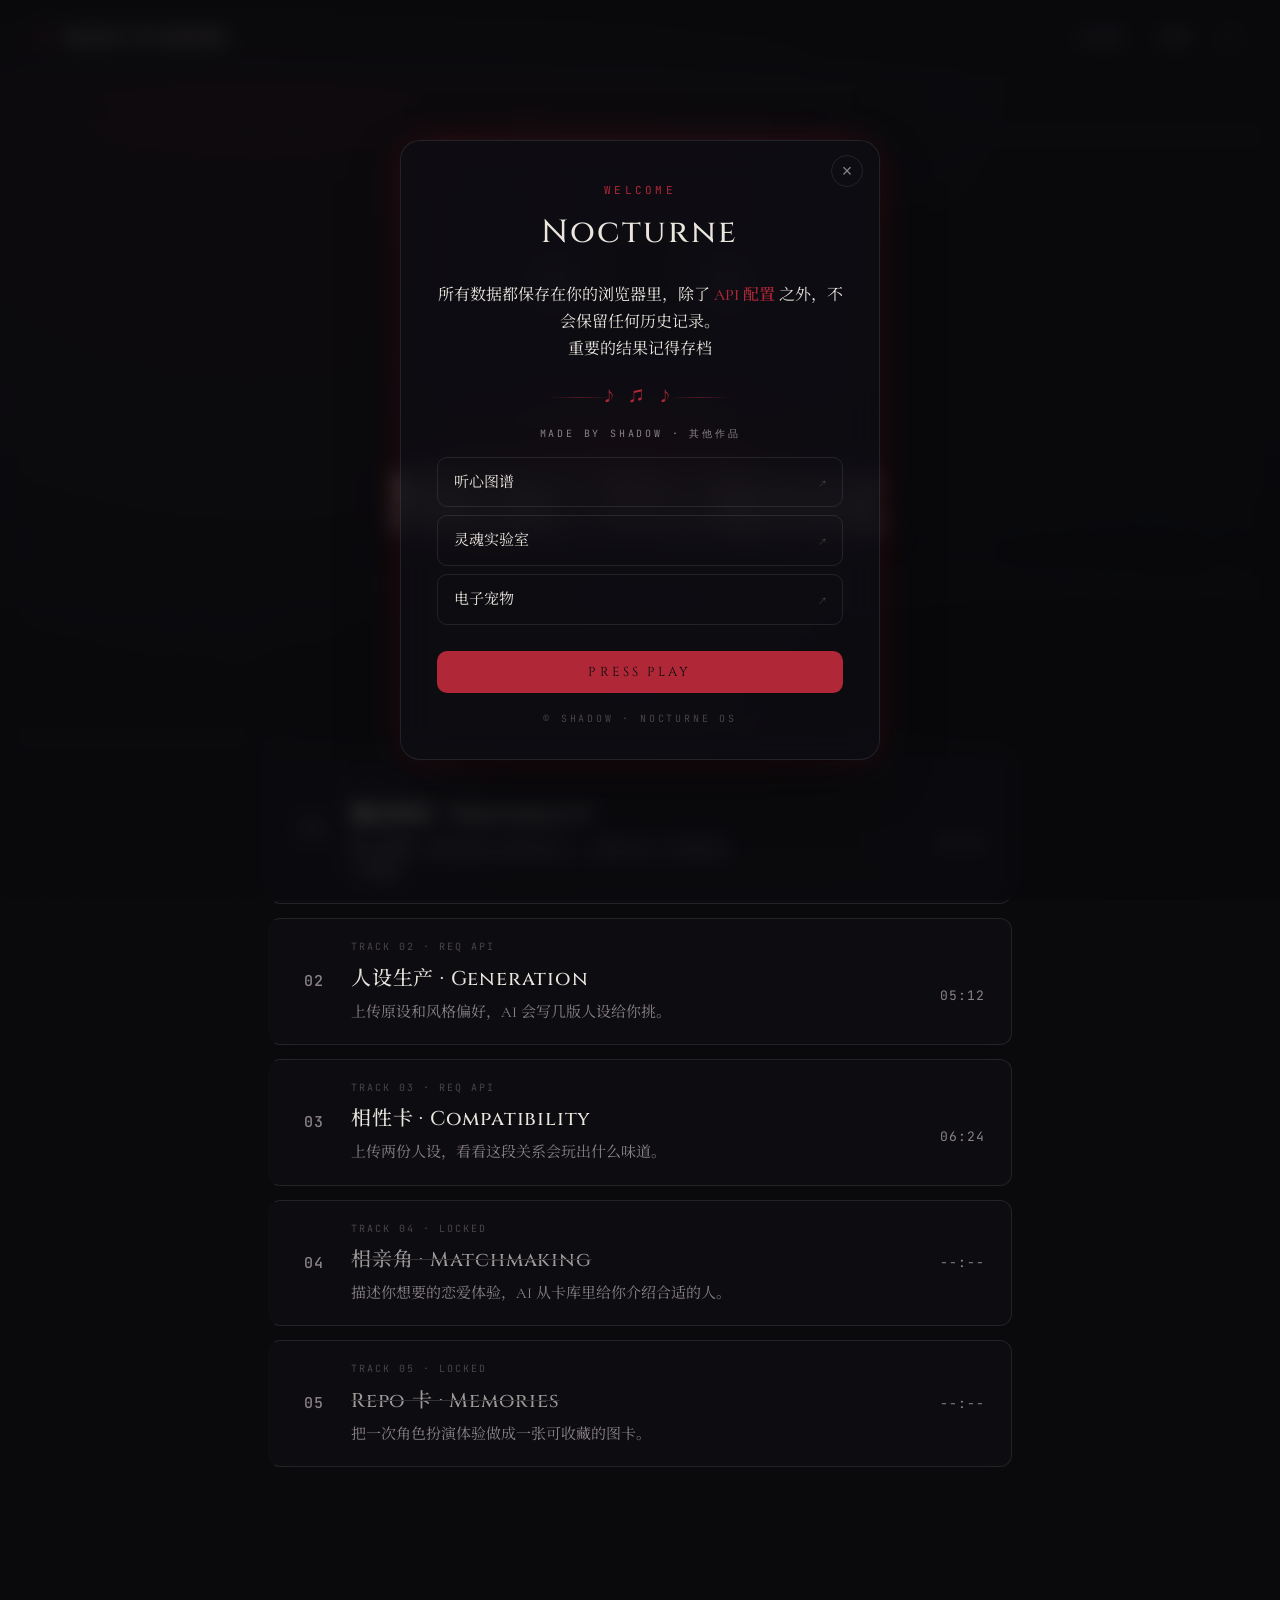
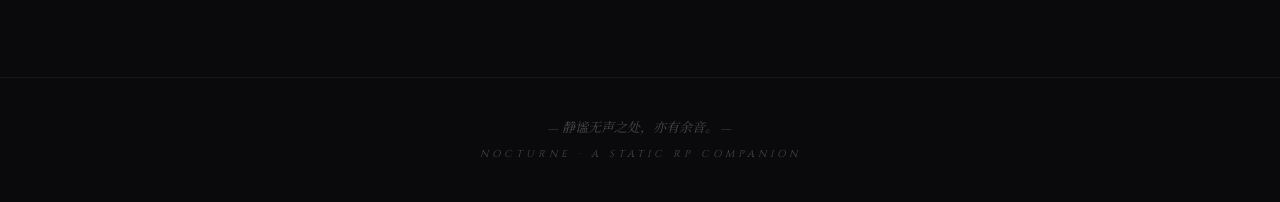
==== commit 475fbffb: "修" ====
--- a/index.html
+++ b/index.html
@@ -644,19 +644,25 @@
       </div>
     </a>
 
-    <div class="home-track is-locked" aria-disabled="true">
-      <div class="home-track-left">
-        <div class="home-track-index"><span class="num">03</span></div>
-        <div class="home-track-details">
-          <span class="home-track-meta">Track 03 · Locked</span>
-          <h3 class="home-track-title">相性卡 · Compatibility</h3>
-          <p class="home-track-desc">给两个角色算相性，附上 paro / au 推荐和一张小纸条。</p>
-        </div>
-      </div>
-      <div class="home-track-right">
-        <span class="home-track-time">--:--</span>
-      </div>
+<a class="home-track" href="modules/affinity/index.html">
+  <div class="home-track-left">
+    <div class="home-track-index"><span class="num">03</span></div>
+    <div class="home-track-details">
+      <span class="home-track-meta">Track 03 · Req API</span>
+      <h3 class="home-track-title">相性卡 · Compatibility</h3>
+      <p class="home-track-desc">上传两份人设，看看这段关系会玩出什么味道。</p>
     </div>
+  </div>
+  <div class="home-track-right">
+    <div class="home-eq" aria-hidden="true">
+      <div class="home-eq-bar"></div><div class="home-eq-bar"></div>
+      <div class="home-eq-bar"></div><div class="home-eq-bar"></div>
+      <div class="home-eq-bar"></div>
+    </div>
+    <span class="home-track-time">06:24</span>
+  </div>
+</a>
+
 
     <div class="home-track is-locked" aria-disabled="true">
       <div class="home-track-left">
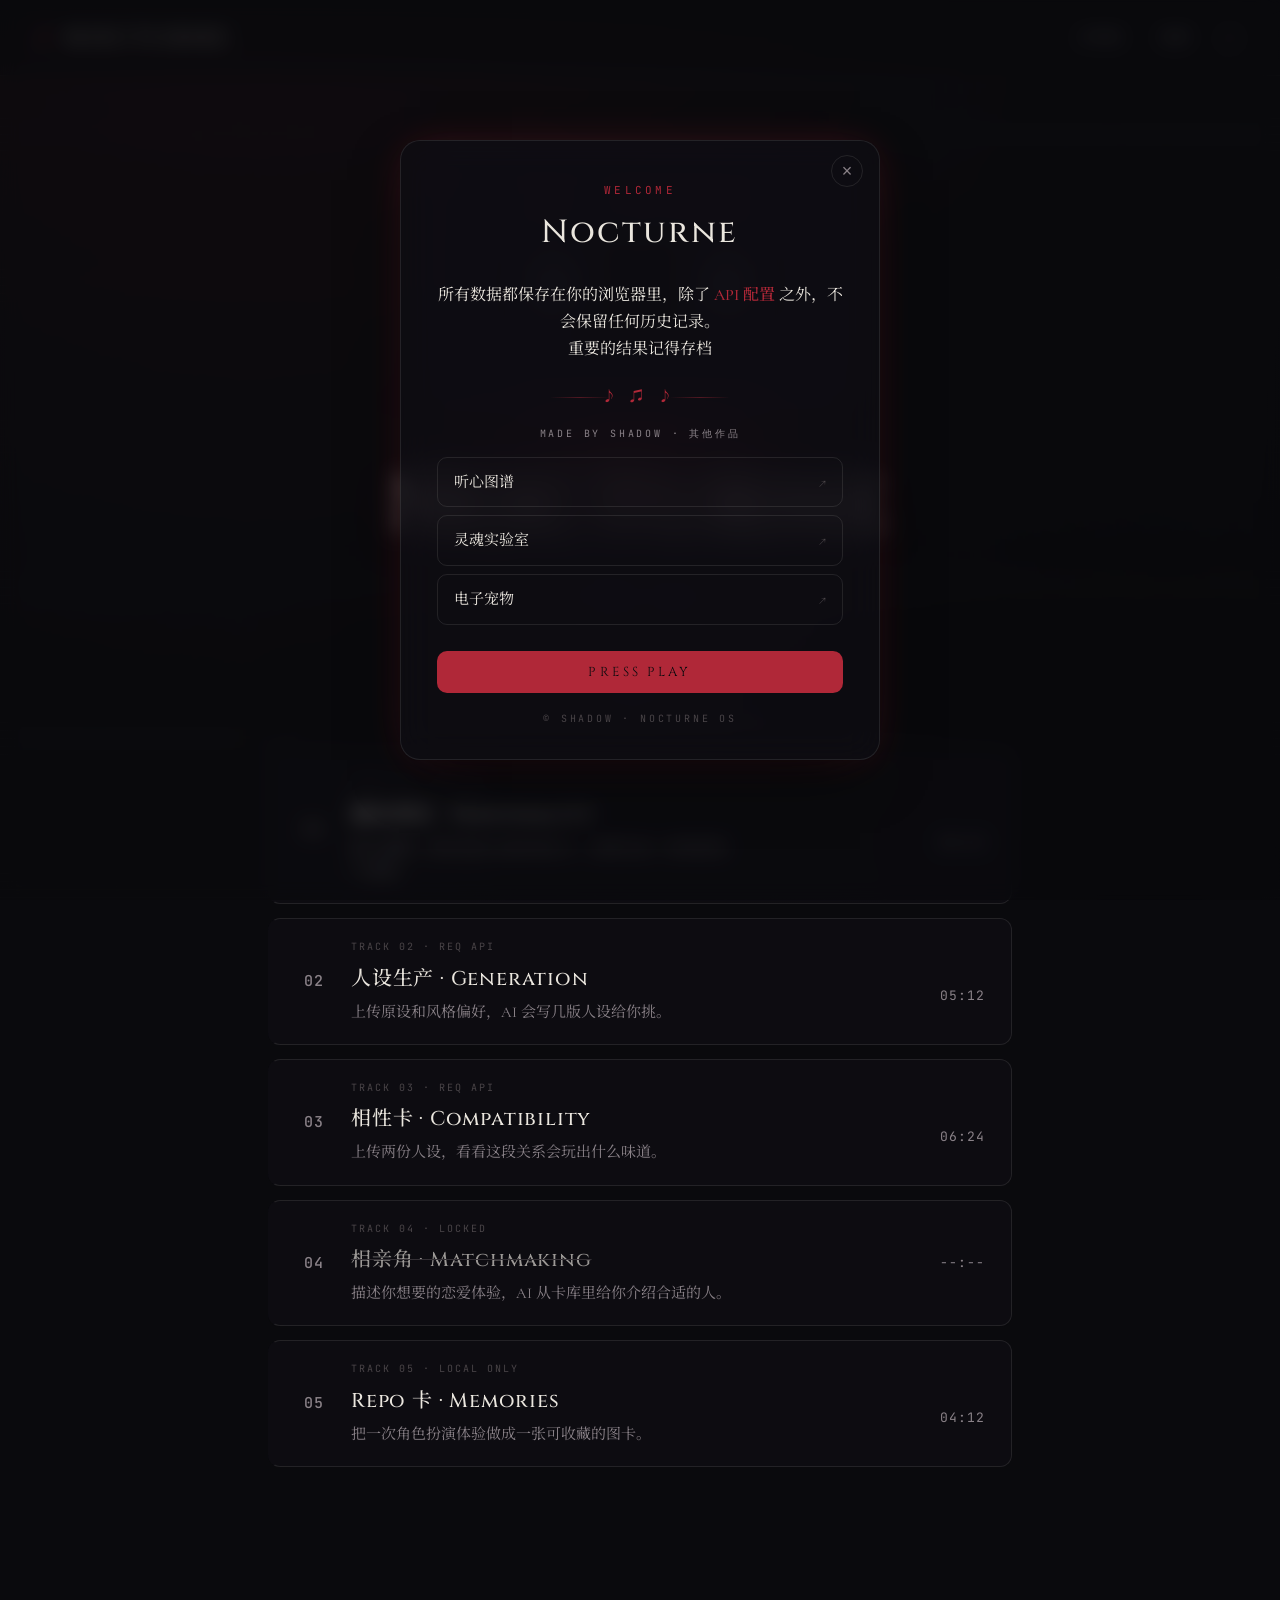
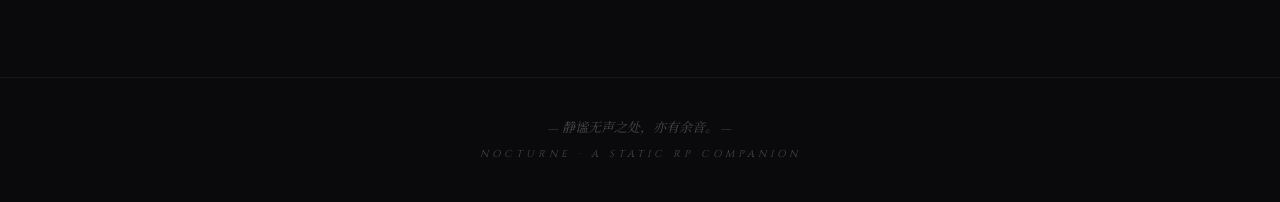
==== commit 624dca76: "re" ====
--- a/index.html
+++ b/index.html
@@ -678,19 +678,25 @@
       </div>
     </div>
 
-    <div class="home-track is-locked" aria-disabled="true">
-      <div class="home-track-left">
-        <div class="home-track-index"><span class="num">05</span></div>
-        <div class="home-track-details">
-          <span class="home-track-meta">Track 05 · Locked</span>
-          <h3 class="home-track-title">Repo 卡 · Memories</h3>
-          <p class="home-track-desc">把一次角色扮演体验做成一张可收藏的图卡。</p>
-        </div>
-      </div>
-      <div class="home-track-right">
-        <span class="home-track-time">--:--</span>
-      </div>
+    <a class="home-track" href="modules/repo/index.html">
+  <div class="home-track-left">
+    <div class="home-track-index"><span class="num">05</span></div>
+    <div class="home-track-details">
+      <span class="home-track-meta">Track 05 · Local Only</span>
+      <h3 class="home-track-title">Repo 卡 · Memories</h3>
+      <p class="home-track-desc">把一次角色扮演体验做成一张可收藏的图卡。</p>
     </div>
+  </div>
+  <div class="home-track-right">
+    <div class="home-eq" aria-hidden="true">
+      <div class="home-eq-bar"></div><div class="home-eq-bar"></div>
+      <div class="home-eq-bar"></div><div class="home-eq-bar"></div>
+      <div class="home-eq-bar"></div>
+    </div>
+    <span class="home-track-time">04:12</span>
+  </div>
+</a>
+
 
   </section>
 
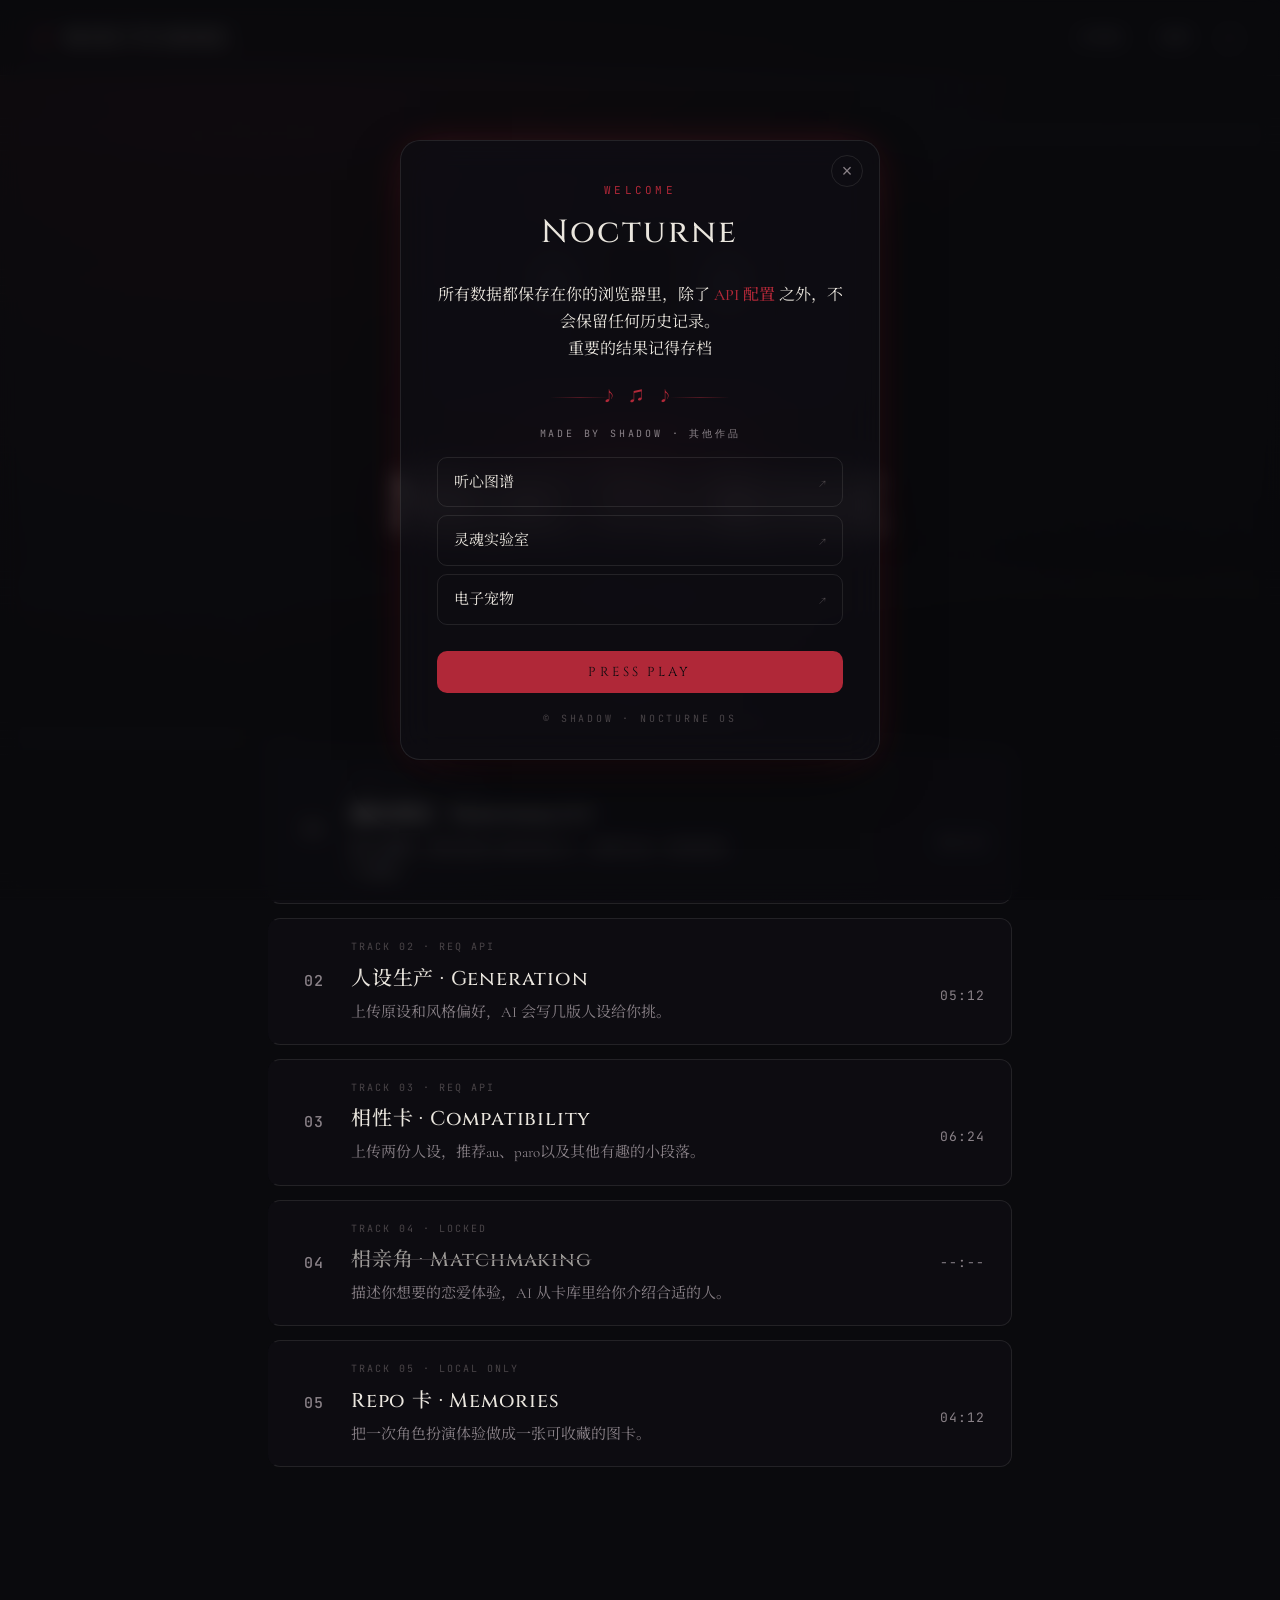
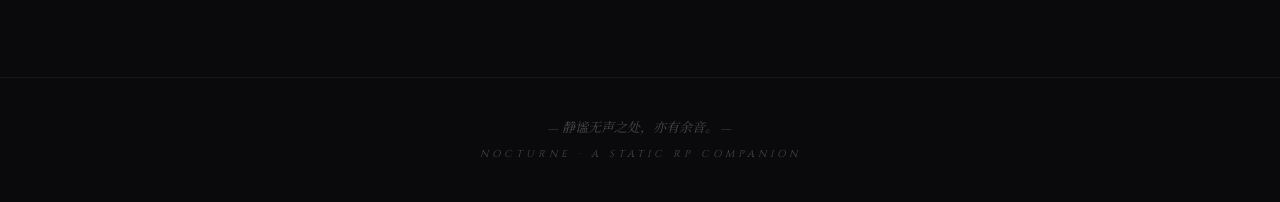
==== commit 6c0aec05: "gengx" ====
--- a/index.html
+++ b/index.html
@@ -650,7 +650,7 @@
     <div class="home-track-details">
       <span class="home-track-meta">Track 03 · Req API</span>
       <h3 class="home-track-title">相性卡 · Compatibility</h3>
-      <p class="home-track-desc">上传两份人设，看看这段关系会玩出什么味道。</p>
+      <p class="home-track-desc">上传两份人设，推荐au、paro以及其他有趣的小段落。</p>
     </div>
   </div>
   <div class="home-track-right">
--- a/assets/base.css
+++ b/assets/base.css
@@ -588,6 +588,84 @@
   margin-top: 6px;
   color: var(--text-faint);
 }
+/* ============ About · works list ============ */
+
+.about-note {
+  padding: 14px 18px;
+  border-left: 2px solid var(--border-strong);
+  background: var(--accent-soft);
+  border-radius: 0 8px 8px 0;
+  font-style: normal;
+  color: var(--text-dim);
+  margin: 0 0 24px;
+}
+.about-note strong {
+  color: var(--text);
+  font-weight: 500;
+  letter-spacing: .02em;
+}
+
+.about-credits {
+  margin-top: 8px;
+  padding-top: 20px;
+  border-top: 1px dashed var(--border);
+}
+.credits-title {
+  font-family: 'Cinzel', 'Noto Serif SC', serif;
+  font-size: 12px;
+  letter-spacing: .28em;
+  text-transform: uppercase;
+  color: var(--text-dim);
+  margin: 0 0 14px;
+}
+
+.works-list {
+  list-style: none;
+  margin: 0;
+  padding: 0;
+  display: grid;
+  gap: 2px;
+}
+.works-list li { margin: 0; }
+.works-list a {
+  display: flex;
+  align-items: baseline;
+  justify-content: space-between;
+  gap: 16px;
+  padding: 10px 14px;
+  border-radius: 8px;
+  color: var(--text);
+  border: 1px solid transparent;
+  transition: background .2s, border-color .2s, transform .2s;
+}
+.works-list a:hover {
+  background: var(--accent-soft);
+  border-color: var(--border-strong);
+  transform: translateX(2px);
+}
+.work-name {
+  font-family: 'Noto Serif SC', 'Cormorant Garamond', serif;
+  font-size: 15px;
+  letter-spacing: .04em;
+}
+.works-list a:hover .work-name { color: var(--accent-hover); }
+.work-host {
+  font-family: 'JetBrains Mono', 'SF Mono', Consolas, monospace;
+  font-size: 12px;
+  color: var(--text-faint);
+  letter-spacing: .02em;
+  text-align: right;
+  flex-shrink: 0;
+}
+
+@media (max-width: 560px) {
+  .works-list a {
+    flex-direction: column;
+    align-items: flex-start;
+    gap: 2px;
+  }
+  .work-host { text-align: left; }
+}
 
 /* ============ Responsive ============ */
 
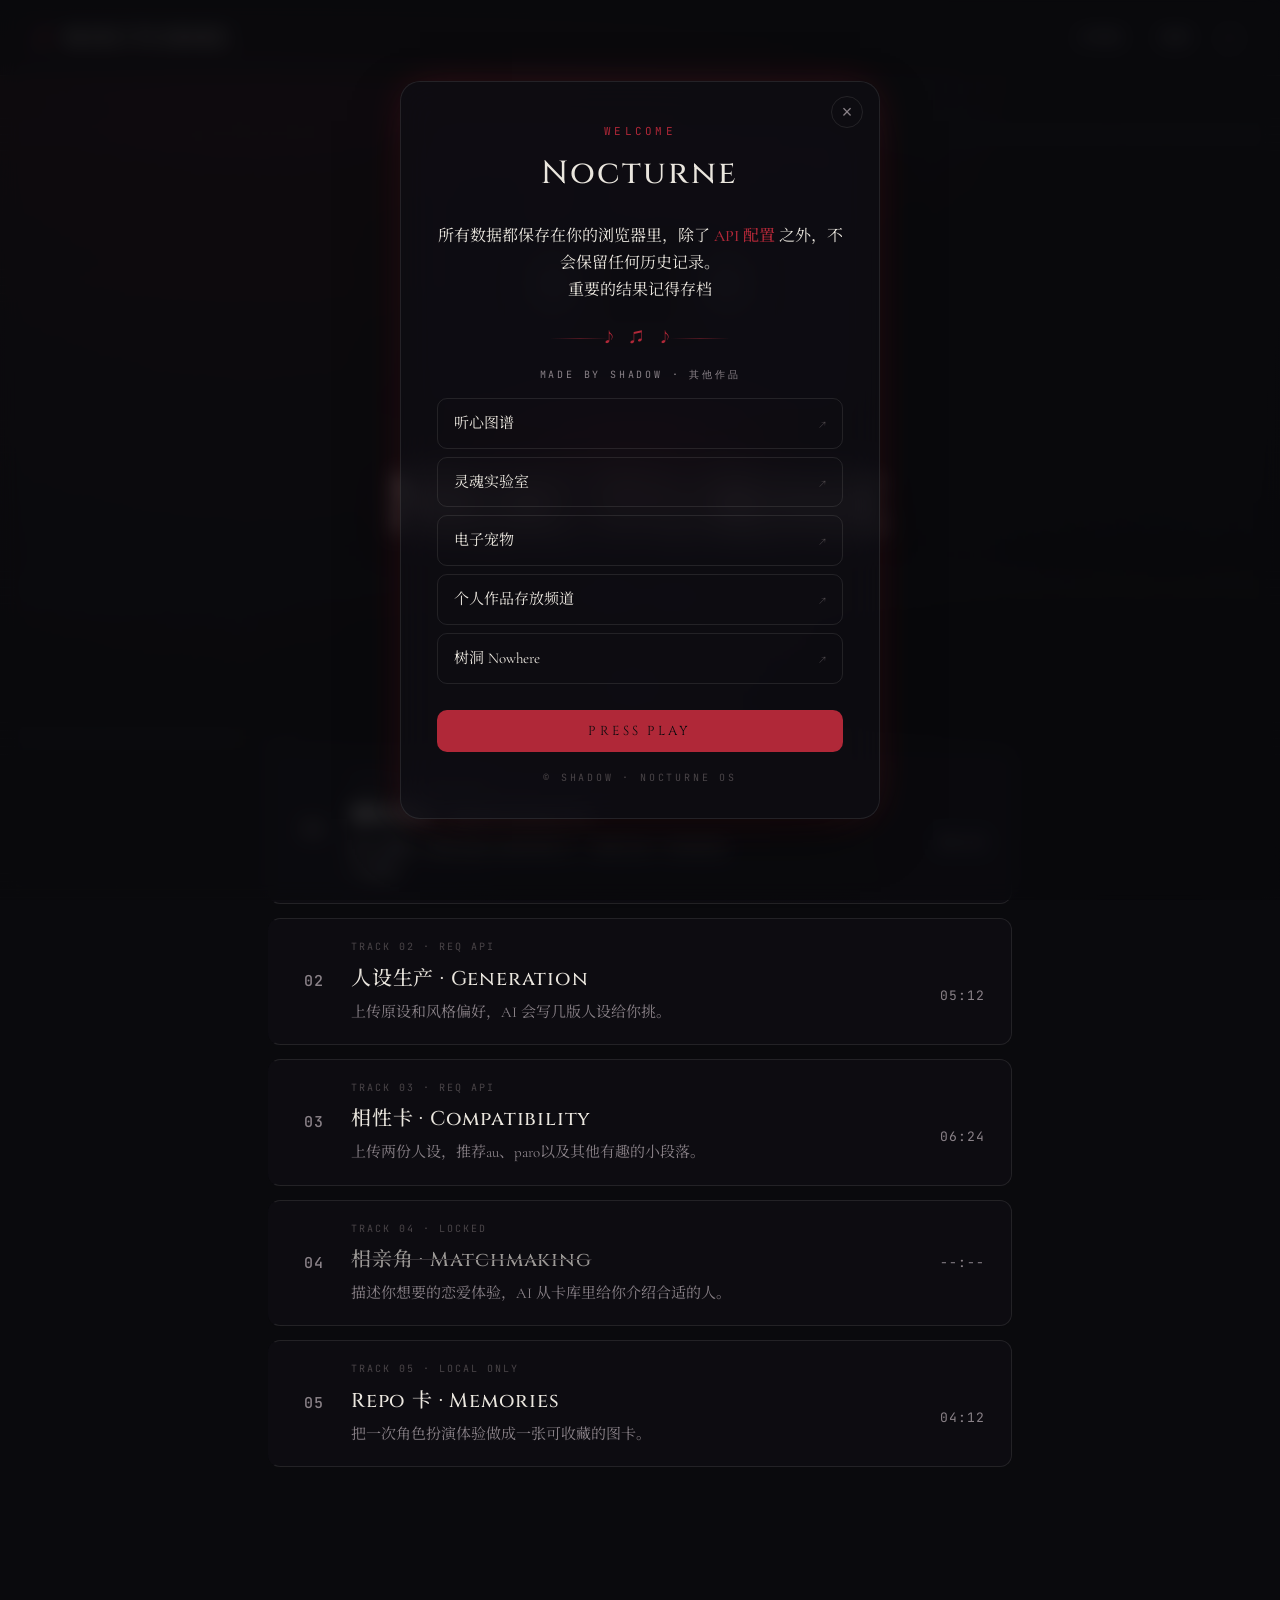
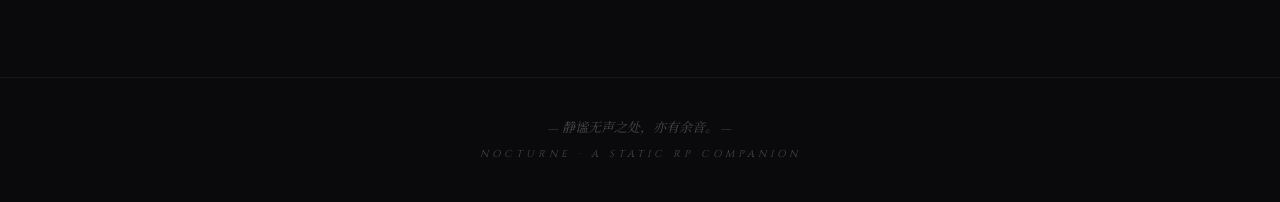
==== commit 6af40559: "gengx" ====
--- a/index.html
+++ b/index.html
@@ -716,15 +716,17 @@
       重要的结果记得存档
     </p>
     <div class="home-welcome__divider">♪ ♫ ♪</div>
-    <p class="home-welcome__section">Made by Shadow · 其他作品</p>
-    <ul class="home-welcome__links">
-      <li><a href="https://l-vos.netlify.app/" target="_blank" rel="noopener">听心图谱</a></li>
-      <li><a href="https://bytheshadow.github.io/webvb/#/home" target="_blank" rel="noopener">灵魂实验室</a></li>
-      <li><a href="https://bytheshadow.github.io/pet-app/#pet" target="_blank" rel="noopener">电子宠物</a></li>
-    </ul>
-    <button class="home-welcome__ok" type="button" data-welcome-close>Press Play</button>
-    <p class="home-welcome__made">© Shadow · Nocturne OS</p>
-  </div>
+<p class="home-welcome__section">Made by Shadow · 其他作品</p>
+<ul class="home-welcome__links">
+  <li><a href="https://l-vos.netlify.app/" target="_blank" rel="noopener">听心图谱</a></li>
+  <li><a href="https://bytheshadow.github.io/webvb/#/home" target="_blank" rel="noopener">灵魂实验室</a></li>
+  <li><a href="https://bytheshadow.github.io/pet-app/#pet" target="_blank" rel="noopener">电子宠物</a></li>
+  <li><a href="https://sghostchannel.netlify.app/home.html" target="_blank" rel="noopener">个人作品存放频道</a></li>
+  <li><a href="https://bytheshadow.github.io/nowhere/#/" target="_blank" rel="noopener">树洞 Nowhere</a></li>
+</ul>
+<button class="home-welcome__ok" type="button" data-welcome-close>Press Play</button>
+<p class="home-welcome__made">© Shadow · Nocturne OS</p>
+</div>
 </div>
 
 <script src="assets/include.js"></script>
